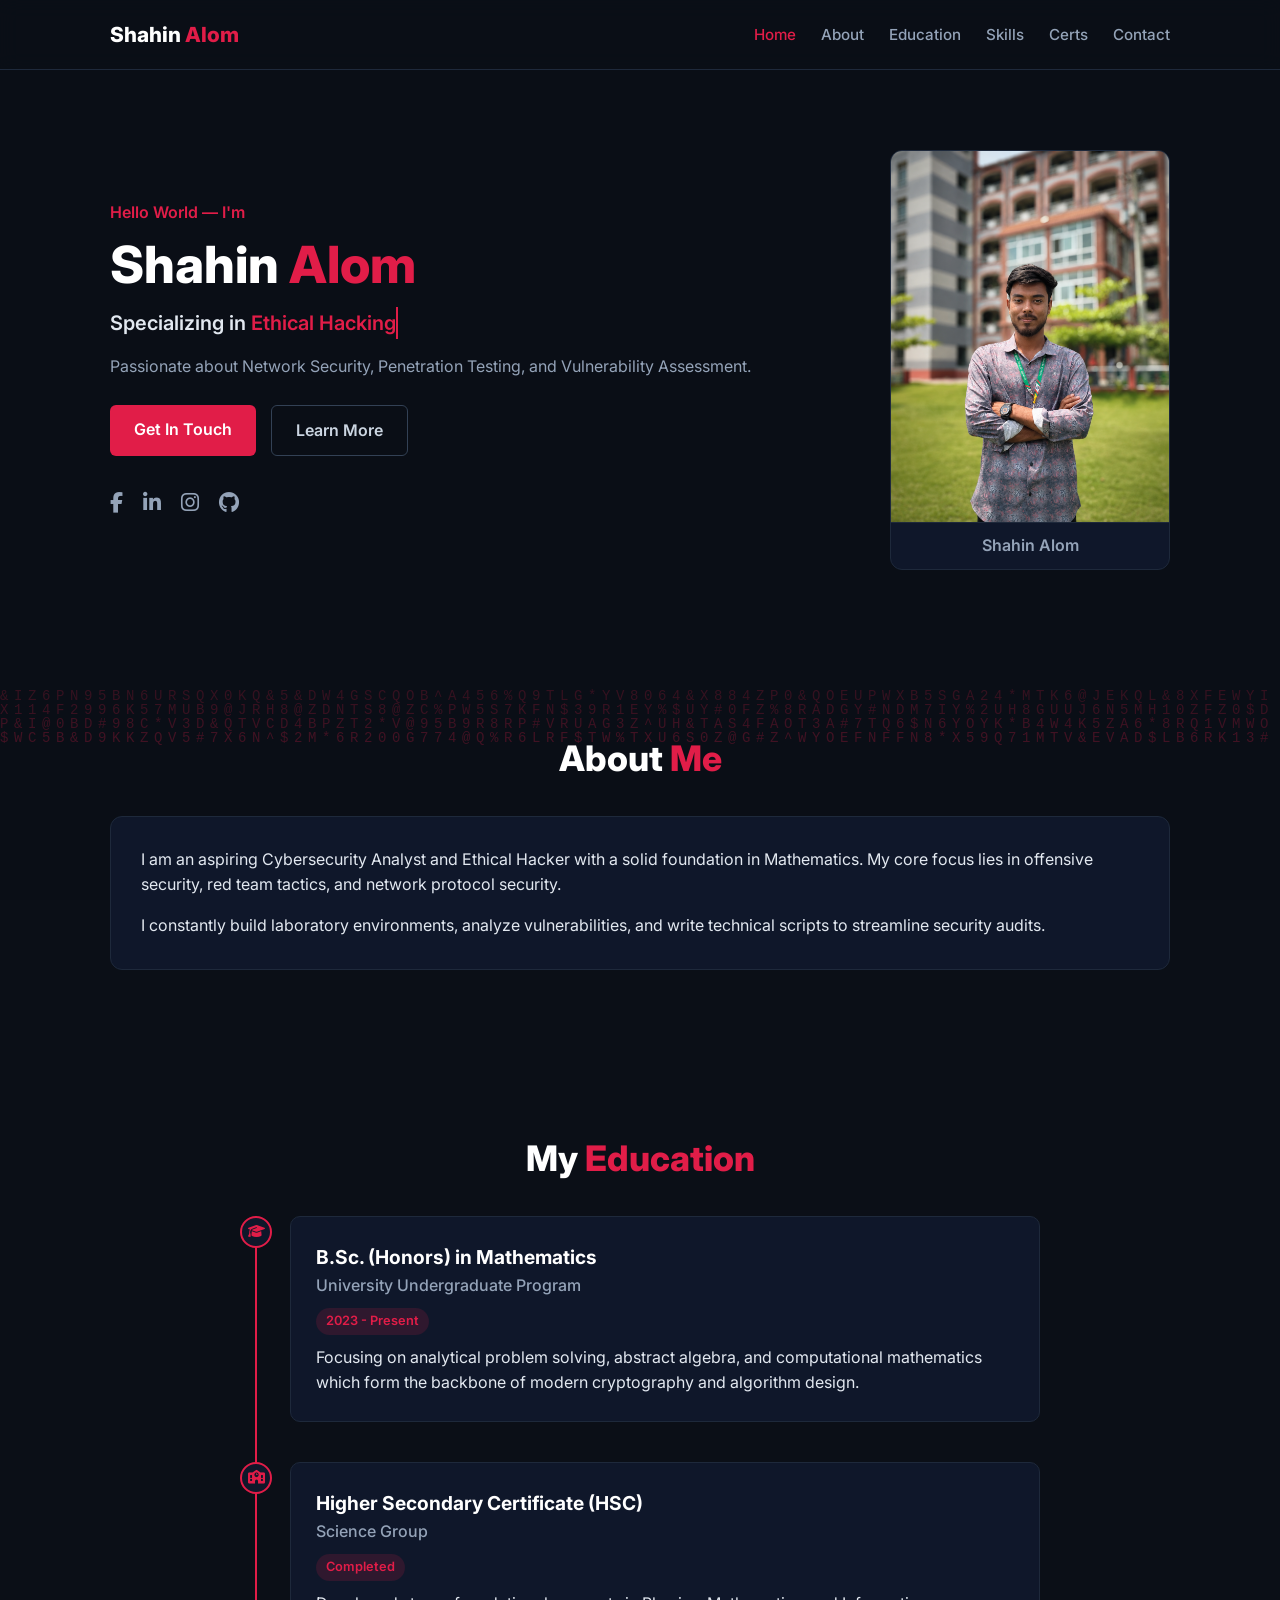
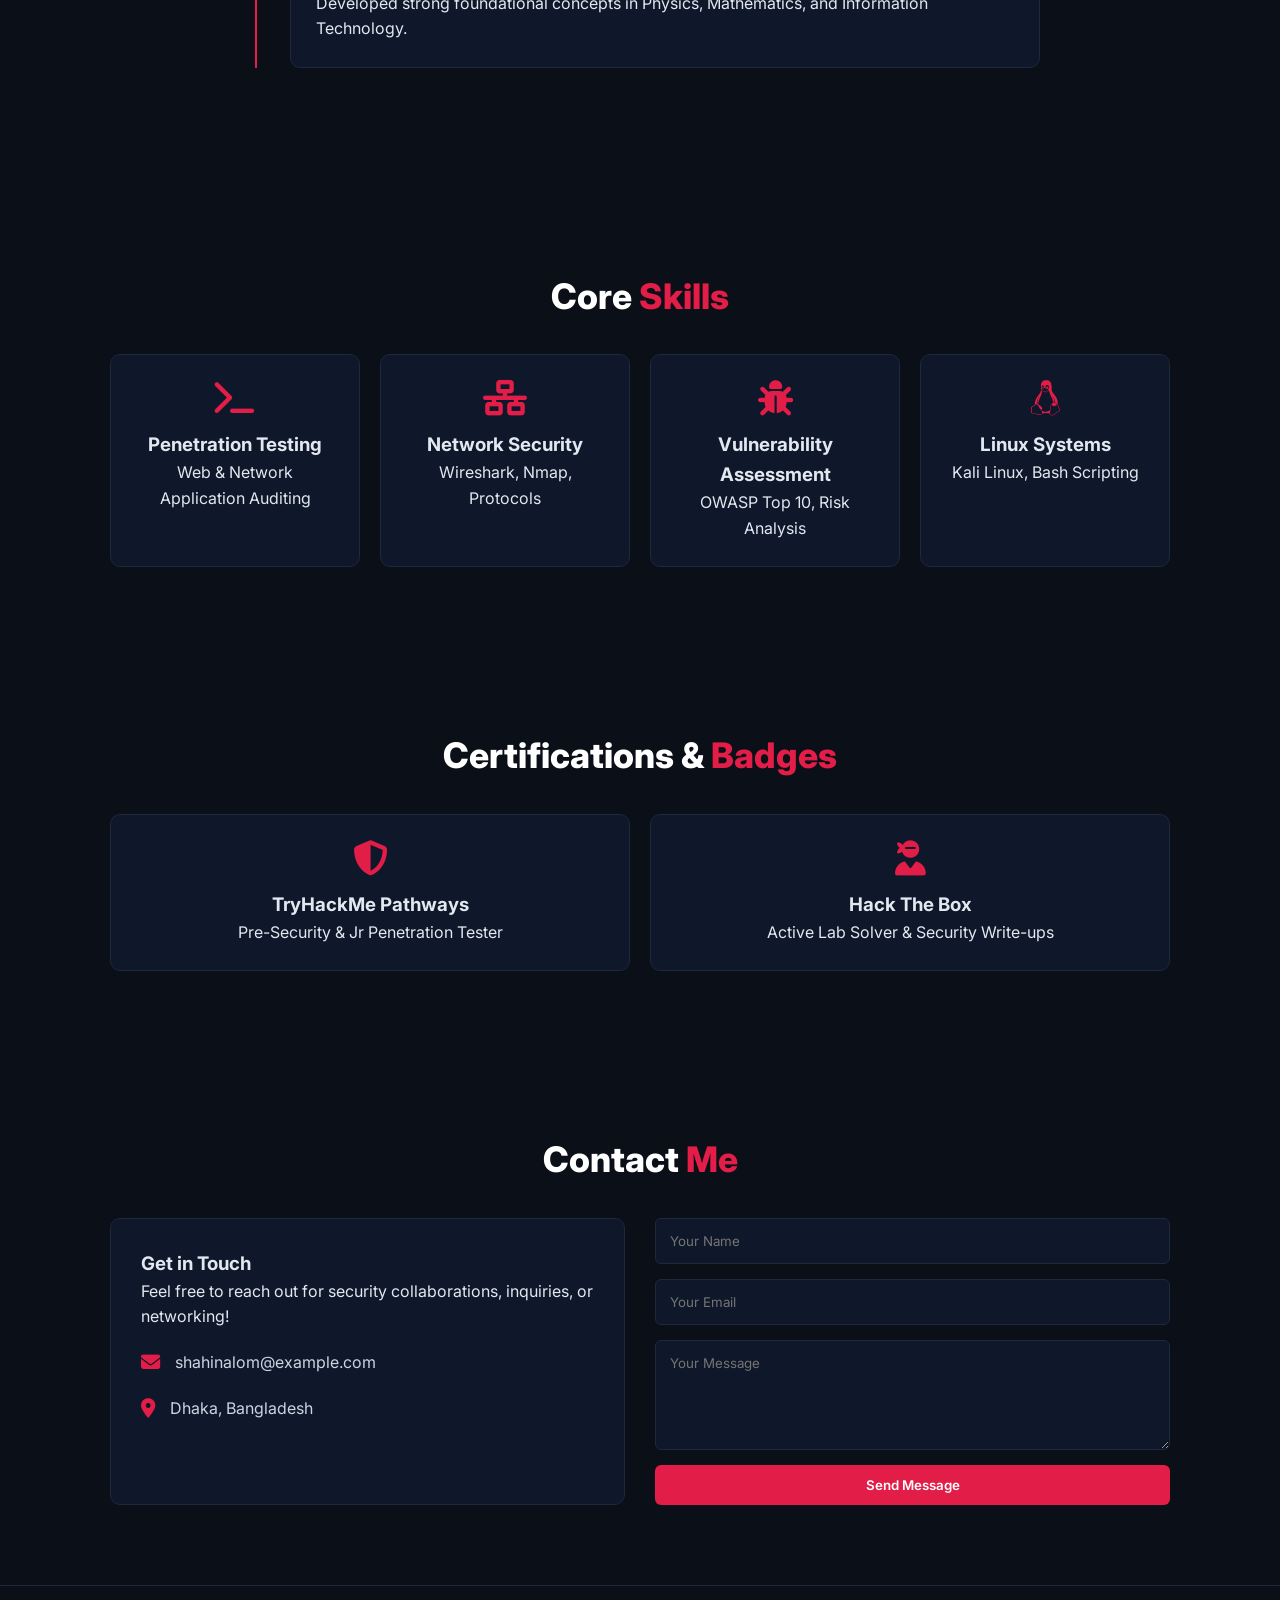
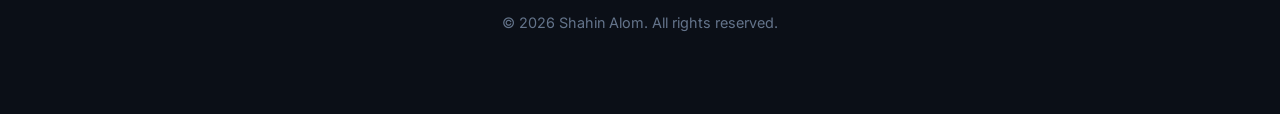
==== index.html @ 3597c70e "Revise index.html for structure and content updates Updated the index.html file to reflect changes i" ====
<!DOCTYPE html>
<html lang="en">
<head>
    <meta charset="UTF-8">
    <meta name="viewport" content="width=device-width, initial-scale=1.0">
    <title>Shahin Alom - Cybersecurity Specialist</title>
    
    <!-- Favicon -->
    <link rel="icon" type="image/png" href="images/favicon.png">
    
    <!-- CSS & FontAwesome Icons -->
    <link rel="stylesheet" href="style.css">
    <link rel="stylesheet" href="https://cdnjs.cloudflare.com/ajax/libs/font-awesome/6.5.1/css/all.min.css">
</head>
<body>
    <!-- Matrix Rain Canvas Background -->
    <canvas id="matrix-canvas"></canvas>

    <!-- Top Navigation Bar (Desktop & Mobile Header) -->
    <header>
        <nav class="navbar">
            <div class="logo">Shahin <span class="highlight-red">Alom</span></div>
            <ul class="nav-links desktop-nav">
                <li><a href="#home" class="active">Home</a></li>
                <li><a href="#about">About</a></li>
                <li><a href="#education">Education</a></li>
                <li><a href="#skills">Skills</a></li>
                <li><a href="#certs">Certs</a></li>
                <li><a href="#contact">Contact</a></li>
            </ul>
        </nav>
    </header>

    <!-- Mobile Bottom Navigation Bar (Icons Only) -->
    <nav class="mobile-bottom-nav">
        <a href="#home" class="nav-item active" aria-label="Home"><i class="fas fa-home"></i></a>
        <a href="#about" class="nav-item" aria-label="About"><i class="fas fa-user"></i></a>
        <a href="#education" class="nav-item" aria-label="Education"><i class="fas fa-graduation-cap"></i></a>
        <a href="#skills" class="nav-item" aria-label="Skills"><i class="fas fa-code"></i></a>
        <a href="#certs" class="nav-item" aria-label="Certifications"><i class="fas fa-award"></i></a>
        <a href="#contact" class="nav-item" aria-label="Contact"><i class="fas fa-envelope"></i></a>
    </nav>

    <!-- 1. HERO SECTION -->
    <section id="home" class="hero-container">
        <div class="hero-content">
            <div class="hero-text">
                <p class="subtitle">Hello World — I'm</p>
                <h1 class="name">Shahin <span class="highlight-red">Alom</span></h1>
                
                <p class="typing-container">
                    Specializing in <span id="typing-text"></span><span class="cursor">&nbsp;</span>
                </p>

                <p class="tagline">Passionate about Network Security, Penetration Testing, and Vulnerability Assessment.</p>
                
                <div class="cta-buttons">
                    <a href="#contact" class="btn btn-primary">Get In Touch</a>
                    <a href="#about" class="btn btn-secondary">Learn More</a>
                </div>

                <div class="social-links">
                    <a href="https://facebook.com" target="_blank" aria-label="Facebook"><i class="fab fa-facebook-f"></i></a>
                    <a href="https://linkedin.com" target="_blank" aria-label="LinkedIn"><i class="fab fa-linkedin-in"></i></a>
                    <a href="https://instagram.com" target="_blank" aria-label="Instagram"><i class="fab fa-instagram"></i></a>
                    <a href="https://github.com/ShahinAlom-sec" target="_blank" aria-label="GitHub"><i class="fab fa-github"></i></a>
                </div>
            </div>

            <div class="hero-image-card">
                <img src="images/profile.jpg" alt="Shahin Alom">
                <p class="image-caption">Shahin Alom</p>
            </div>
        </div>
    </section>

    <!-- 2. ABOUT SECTION -->
    <section id="about" class="section-container">
        <h2 class="section-title">About <span class="highlight-red">Me</span></h2>
        <div class="card-box">
            <p>I am an aspiring Cybersecurity Analyst and Ethical Hacker with a solid foundation in Mathematics. My core focus lies in offensive security, red team tactics, and network protocol security.</p>
            <p style="margin-top: 15px;">I constantly build laboratory environments, analyze vulnerabilities, and write technical scripts to streamline security audits.</p>
        </div>
    </section>

    <!-- 3. EDUCATION SECTION -->
    <section id="education" class="section-container">
        <h2 class="section-title">My <span class="highlight-red">Education</span></h2>
        <div class="timeline">
            <div class="timeline-item">
                <div class="timeline-icon">
                    <i class="fas fa-graduation-cap"></i>
                </div>
                <div class="timeline-content">
                    <h3 class="degree">B.Sc. (Honors) in Mathematics</h3>
                    <p class="institution">University Undergraduate Program</p>
                    <span class="timeline-date">2023 - Present</span>
                    <p class="timeline-detail">Focusing on analytical problem solving, abstract algebra, and computational mathematics which form the backbone of modern cryptography and algorithm design.</p>
                </div>
            </div>

            <div class="timeline-item">
                <div class="timeline-icon">
                    <i class="fas fa-school"></i>
                </div>
                <div class="timeline-content">
                    <h3 class="degree">Higher Secondary Certificate (HSC)</h3>
                    <p class="institution">Science Group</p>
                    <span class="timeline-date">Completed</span>
                    <p class="timeline-detail">Developed strong foundational concepts in Physics, Mathematics, and Information Technology.</p>
                </div>
            </div>
        </div>
    </section>

    <!-- 4. SKILLS SECTION -->
    <section id="skills" class="section-container">
        <h2 class="section-title">Core <span class="highlight-red">Skills</span></h2>
        <div class="skills-grid">
            <div class="skill-card">
                <i class="fas fa-terminal skill-icon"></i>
                <h3>Penetration Testing</h3>
                <p>Web & Network Application Auditing</p>
            </div>
            <div class="skill-card">
                <i class="fas fa-network-wired skill-icon"></i>
                <h3>Network Security</h3>
                <p>Wireshark, Nmap, Protocols</p>
            </div>
            <div class="skill-card">
                <i class="fas fa-bug skill-icon"></i>
                <h3>Vulnerability Assessment</h3>
                <p>OWASP Top 10, Risk Analysis</p>
            </div>
            <div class="skill-card">
                <i class="fab fa-linux skill-icon"></i>
                <h3>Linux Systems</h3>
                <p>Kali Linux, Bash Scripting</p>
            </div>
        </div>
    </section>

    <!-- 5. CERTIFICATIONS SECTION -->
    <section id="certs" class="section-container">
        <h2 class="section-title">Certifications & <span class="highlight-red">Badges</span></h2>
        <div class="certs-grid">
            <div class="cert-card">
                <i class="fas fa-shield-halved cert-icon"></i>
                <h3>TryHackMe Pathways</h3>
                <p>Pre-Security & Jr Penetration Tester</p>
            </div>
            <div class="cert-card">
                <i class="fas fa-user-ninja cert-icon"></i>
                <h3>Hack The Box</h3>
                <p>Active Lab Solver & Security Write-ups</p>
            </div>
        </div>
    </section>

    <!-- 6. CONTACT SECTION -->
    <section id="contact" class="section-container">
        <h2 class="section-title">Contact <span class="highlight-red">Me</span></h2>
        <div class="contact-wrapper">
            <div class="contact-info">
                <h3>Get in Touch</h3>
                <p>Feel free to reach out for security collaborations, inquiries, or networking!</p>
                <div class="info-item">
                    <i class="fas fa-envelope"></i>
                    <span>shahinalom@example.com</span>
                </div>
                <div class="info-item">
                    <i class="fas fa-location-dot"></i>
                    <span>Dhaka, Bangladesh</span>
                </div>
            </div>

            <form class="contact-form" onsubmit="event.preventDefault(); alert('Message Sent!');">
                <input type="text" placeholder="Your Name" required>
                <input type="email" placeholder="Your Email" required>
                <textarea rows="5" placeholder="Your Message" required></textarea>
                <button type="submit" class="btn btn-primary">Send Message</button>
            </form>
        </div>
    </section>

    <footer>
        <p>&copy; 2026 Shahin Alom. All rights reserved.</p>
    </footer>

    <!-- Matrix Rain & Typing Scripts -->
    <script>
        const canvas = document.getElementById('matrix-canvas');
        const ctx = canvas.getContext('2d');

        function resizeCanvas() {
            canvas.width = window.innerWidth;
            canvas.height = window.innerHeight;
        }
        resizeCanvas();
        window.addEventListener('resize', resizeCanvas);

        const letters = 'ABCDEFGHIJKLMNOPQRSTUVWXYZ0123456789@#$%^&*';
        const fontSize = 14;
        const columns = Math.floor(canvas.width / fontSize);
        const drops = Array(columns).fill(1);

        function drawMatrix() {
            ctx.fillStyle = 'rgba(11, 15, 23, 0.08)';
            ctx.fillRect(0, 0, canvas.width, canvas.height);
            ctx.fillStyle = '#e11d48';
            ctx.font = fontSize + 'px monospace';

            for (let i = 0; i < drops.length; i++) {
                const text = letters.charAt(Math.floor(Math.random() * letters.length));
                ctx.fillText(text, i * fontSize, drops[i] * fontSize);

                if (drops[i] * fontSize > canvas.height && Math.random() > 0.975) {
                    drops[i] = 0;
                }
                drops[i]++;
            }
        }
        setInterval(drawMatrix, 33);

        // Typing Effect
        const words = ["Ethical Hacking", "Red Team Operations", "Web Security", "Threat Analysis"];
        let wordIndex = 0, charIndex = 0, isDeleting = false;
        const typingElement = document.getElementById("typing-text");

        function type() {
            const currentWord = words[wordIndex];
            typingElement.textContent = isDeleting 
                ? currentWord.substring(0, charIndex - 1) 
                : currentWord.substring(0, charIndex + 1);

            charIndex += isDeleting ? -1 : 1;
            let typeSpeed = isDeleting ? 50 : 100;

            if (!isDeleting && charIndex === currentWord.length) {
                typeSpeed = 2000;
                isDeleting = true;
            } else if (isDeleting && charIndex === 0) {
                isDeleting = false;
                wordIndex = (wordIndex + 1) % words.length;
                typeSpeed = 500;
            }

            setTimeout(type, typeSpeed);
        }
        document.addEventListener("DOMContentLoaded", type);
    </script>
</body>
</html>
---- style.css ----
@import url('https://fonts.googleapis.com/css2?family=Inter:wght@300;400;500;600;700;800&display=swap');

* {
    margin: 0;
    padding: 0;
    box-sizing: border-box;
    font-family: 'Inter', sans-serif;
    scroll-behavior: smooth;
}

body {
    background-color: #0b0f17;
    color: #e2e8f0;
    line-height: 1.6;
}

.highlight-red { color: #e11d48; }

#matrix-canvas {
    position: fixed;
    top: 0;
    left: 0;
    width: 100vw;
    height: 100vh;
    z-index: -1;
    pointer-events: none;
    opacity: 0.25;
}

/* Header & Top Navbar */
header {
    background: rgba(11, 15, 23, 0.9);
    backdrop-filter: blur(10px);
    border-bottom: 1px solid #1e293b;
    position: sticky;
    top: 0;
    z-index: 1000;
}

.navbar {
    max-width: 1100px;
    margin: 0 auto;
    padding: 18px 20px;
    display: flex;
    justify-content: space-between;
    align-items: center;
}

.logo { font-size: 1.3rem; font-weight: 800; color: #fff; }

.nav-links { display: flex; list-style: none; gap: 25px; }

.nav-links a {
    color: #94a3b8;
    text-decoration: none;
    font-weight: 500;
    font-size: 0.95rem;
    transition: color 0.3s;
}

.nav-links a:hover, .nav-links a.active { color: #e11d48; }

/* Mobile Bottom Navigation Bar */
.mobile-bottom-nav {
    display: none;
    position: fixed;
    bottom: 0;
    left: 0;
    width: 100%;
    background: rgba(15, 23, 42, 0.95);
    backdrop-filter: blur(12px);
    border-top: 1px solid #1e293b;
    z-index: 1000;
    justify-content: space-around;
    padding: 12px 0;
}

.mobile-bottom-nav .nav-item {
    color: #94a3b8;
    font-size: 1.3rem;
    text-decoration: none;
    transition: color 0.3s;
}

.mobile-bottom-nav .nav-item:hover,
.mobile-bottom-nav .nav-item.active {
    color: #e11d48;
}

/* Common Layout Sections */
.hero-container, .section-container {
    max-width: 1100px;
    margin: 0 auto;
    padding: 80px 20px;
}

.section-title {
    font-size: 2.2rem;
    font-weight: 800;
    margin-bottom: 30px;
    color: #fff;
    text-align: center;
}

.card-box {
    background: #0f172a;
    border: 1px solid #1e293b;
    padding: 30px;
    border-radius: 12px;
}

/* Hero Section Styling */
.hero-content {
    display: flex;
    align-items: center;
    justify-content: space-between;
    gap: 40px;
}

.name { font-size: 3.2rem; font-weight: 800; color: #fff; line-height: 1.1; margin-bottom: 15px; }
.subtitle { color: #e11d48; font-weight: 600; margin-bottom: 10px; }
.typing-container { font-size: 1.25rem; font-weight: 600; margin-bottom: 15px; }
#typing-text { color: #e11d48; }
.cursor { background-color: #e11d48; width: 2px; display: inline-block; animation: blink 1s infinite; }
@keyframes blink { 0%, 100% { opacity: 1; } 50% { opacity: 0; } }

.tagline { color: #94a3b8; margin-bottom: 25px; }
.cta-buttons { display: flex; gap: 15px; margin-bottom: 30px; }
.btn { padding: 12px 24px; border-radius: 6px; text-decoration: none; font-weight: 600; transition: all 0.3s; cursor: pointer; }
.btn-primary { background: #e11d48; color: #fff; border: none; }
.btn-primary:hover { background: #be123c; }
.btn-secondary { border: 1px solid #334155; color: #cbd5e1; }
.btn-secondary:hover { background: #1e293b; color: #fff; }

.social-links { display: flex; gap: 20px; }
.social-links a { color: #94a3b8; font-size: 1.3rem; transition: all 0.3s; }
.social-links a:hover { color: #e11d48; transform: translateY(-3px); }

.hero-image-card {
    flex: 0 0 280px;
    border-radius: 12px;
    overflow: hidden;
    border: 1px solid #1e293b;
    background: #0f172a;
    text-align: center;
}
.hero-image-card img { width: 100%; display: block; }
.image-caption { padding: 10px 0; font-weight: 600; color: #94a3b8; border-top: 1px solid #1e293b; }

/* Timeline (Education Section) */
.timeline {
    position: relative;
    max-width: 800px;
    margin: 0 auto;
    padding-left: 30px;
}

.timeline::before {
    content: '';
    position: absolute;
    left: 15px;
    top: 0;
    bottom: 0;
    width: 2px;
    background: #e11d48;
}

.timeline-item {
    position: relative;
    margin-bottom: 40px;
}

.timeline-icon {
    position: absolute;
    left: -30px;
    top: 0;
    width: 32px;
    height: 32px;
    border-radius: 50%;
    background: #0f172a;
    border: 2px solid #e11d48;
    color: #e11d48;
    display: flex;
    align-items: center;
    justify-content: center;
    font-size: 0.85rem;
}

.timeline-content {
    background: #0f172a;
    border: 1px solid #1e293b;
    padding: 25px;
    border-radius: 10px;
    margin-left: 20px;
}

.degree { color: #ffffff; font-size: 1.2rem; font-weight: 700; }
.institution { color: #94a3b8; font-weight: 500; }
.timeline-date {
    display: inline-block;
    background: rgba(225, 29, 72, 0.15);
    color: #e11d48;
    padding: 3px 10px;
    border-radius: 15px;
    font-size: 0.8rem;
    font-weight: 600;
    margin: 10px 0;
}

/* Skills & Certs Grid */
.skills-grid, .certs-grid {
    display: grid;
    grid-template-columns: repeat(auto-fit, minmax(220px, 1fr));
    gap: 20px;
}

.skill-card, .cert-card {
    background: #0f172a;
    border: 1px solid #1e293b;
    padding: 25px;
    border-radius: 10px;
    text-align: center;
    transition: transform 0.3s;
}

.skill-card:hover, .cert-card:hover {
    transform: translateY(-50px);
    border-color: #e11d48;
}

.skill-icon, .cert-icon {
    font-size: 2.2rem;
    color: #e11d48;
    margin-bottom: 15px;
}

/* Contact Section Styling */
.contact-wrapper {
    display: grid;
    grid-template-columns: 1fr 1fr;
    gap: 30px;
}

.contact-info {
    background: #0f172a;
    border: 1px solid #1e293b;
    padding: 30px;
    border-radius: 10px;
}

.info-item { display: flex; align-items: center; gap: 15px; margin-top: 20px; color: #cbd5e1; }
.info-item i { color: #e11d48; font-size: 1.2rem; }

.contact-form { display: flex; flex-direction: column; gap: 15px; }
.contact-form input, .contact-form textarea {
    background: #0f172a;
    border: 1px solid #1e293b;
    padding: 14px;
    border-radius: 6px;
    color: #fff;
    outline: none;
}
.contact-form input:focus, .contact-form textarea:focus { border-color: #e11d48; }

footer {
    border-top: 1px solid #1e293b;
    padding: 25px 20px 80px 20px; /* Extra bottom padding for mobile navbar */
    text-align: center;
    color: #64748b;
    font-size: 0.9rem;
}

/* Mobile Responsiveness */
@media (max-width: 768px) {
    .desktop-nav { display: none; }
    .mobile-bottom-nav { display: flex; }

    .hero-content {
        flex-direction: column-reverse;
        text-align: center;
    }

    .hero-image-card {
        max-width: 200px;
    }

    .cta-buttons, .social-links {
        justify-content: center;
    }

    .name { font-size: 2.2rem; }

    .contact-wrapper {
        grid-template-columns: 1fr;
    }

    .section-container, .hero-container {
        padding: 50px 15px;
    }
}
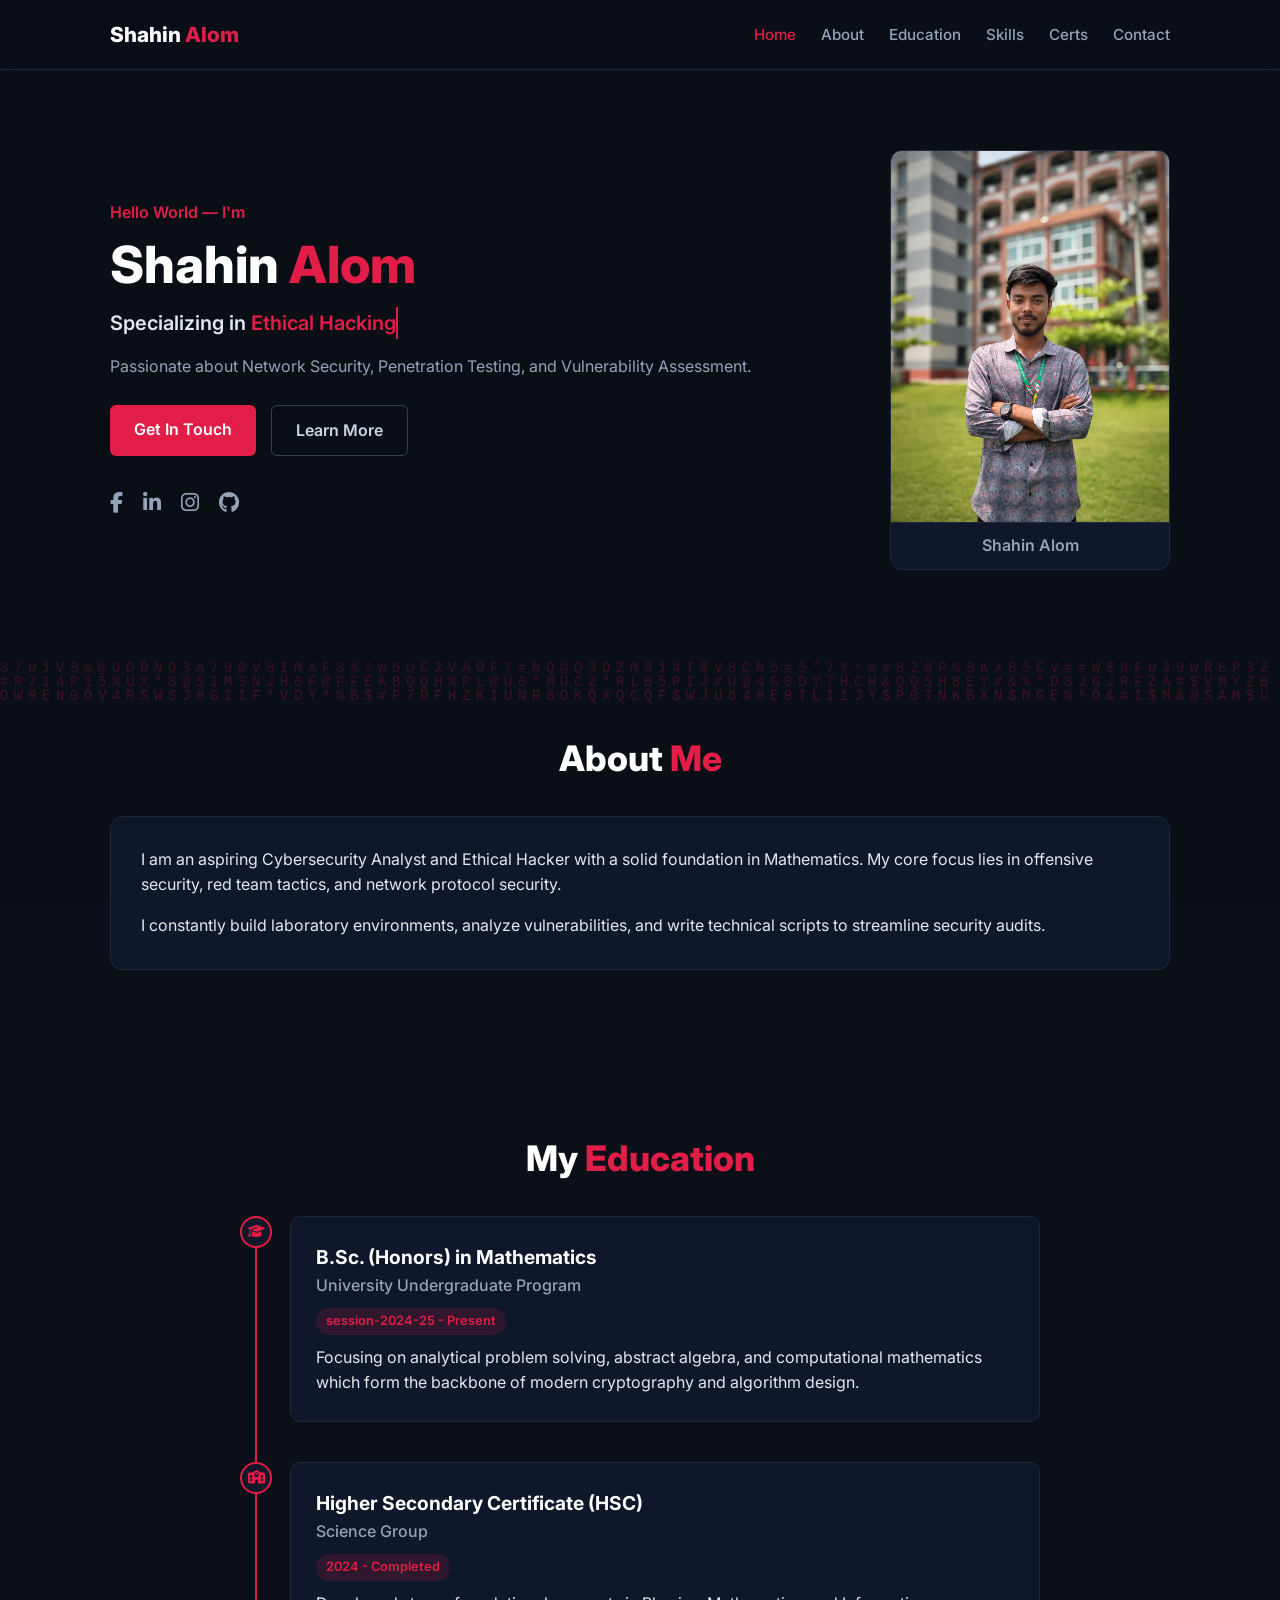
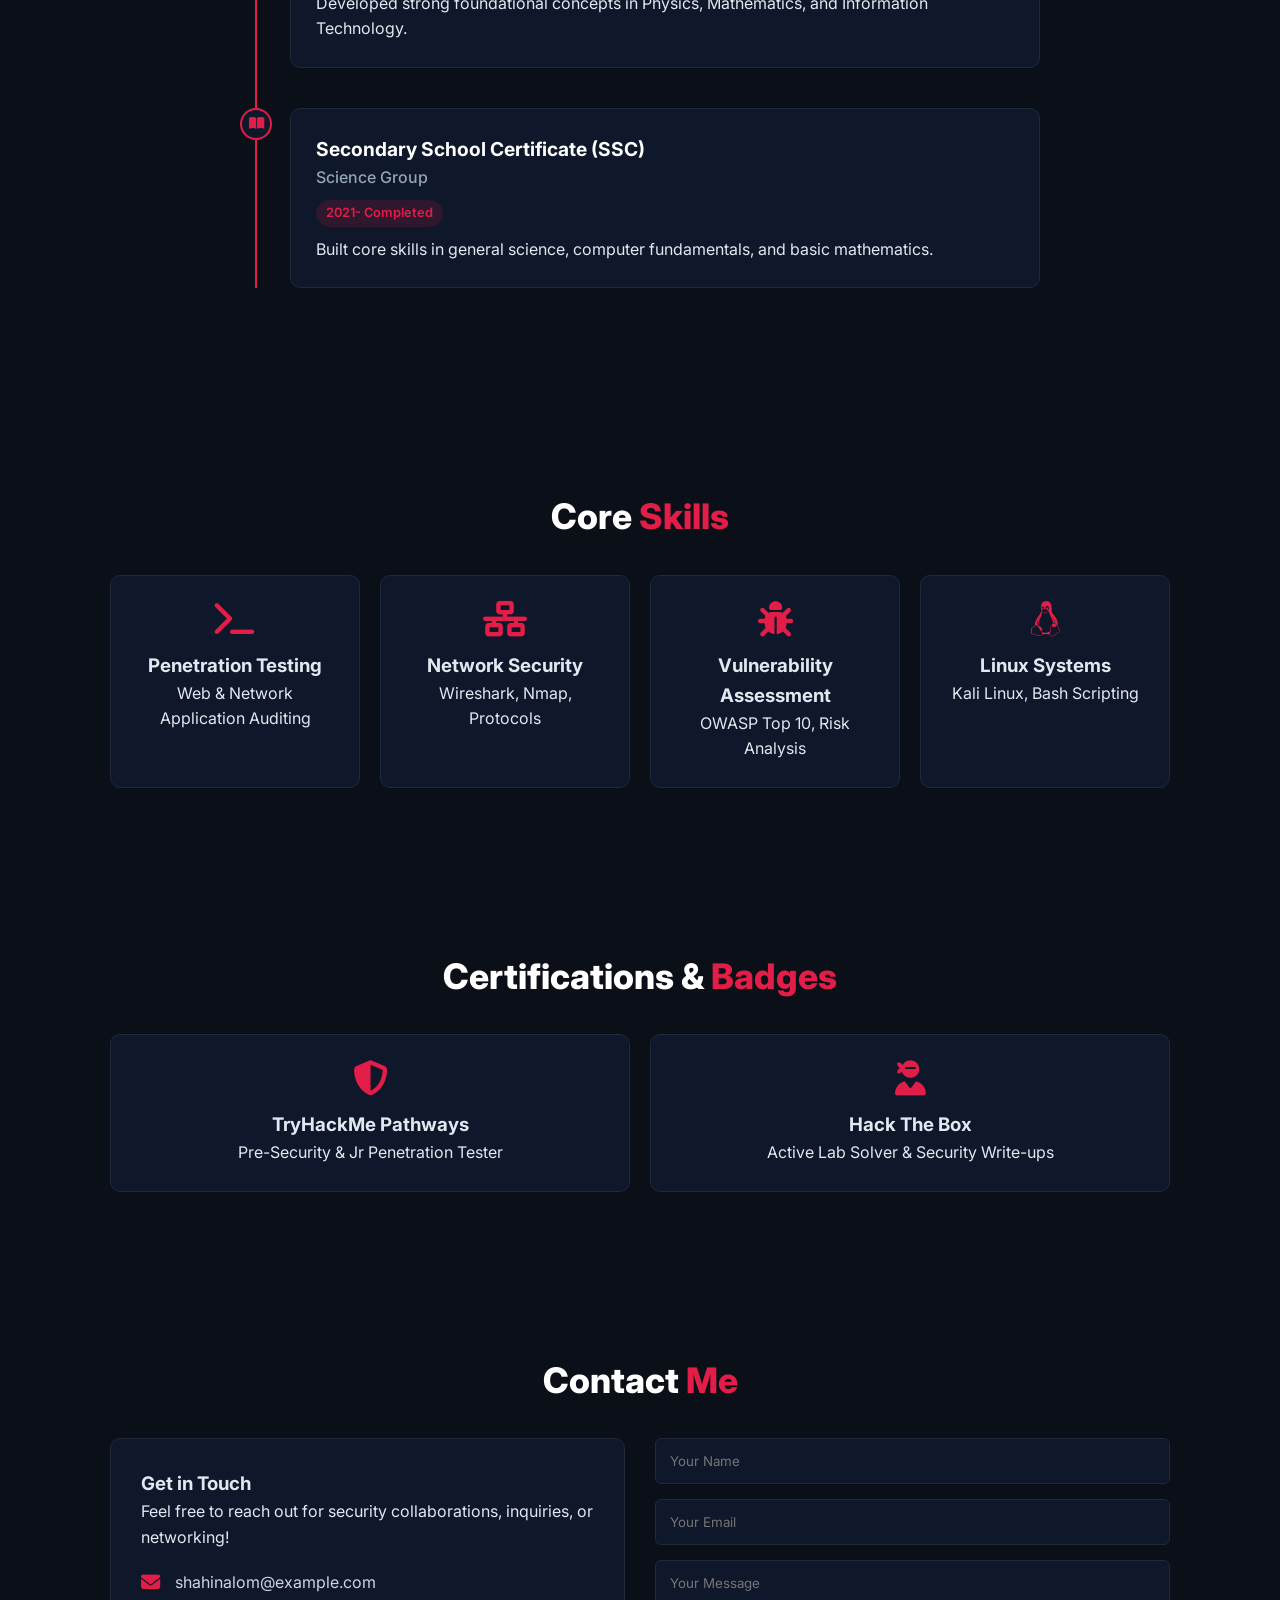
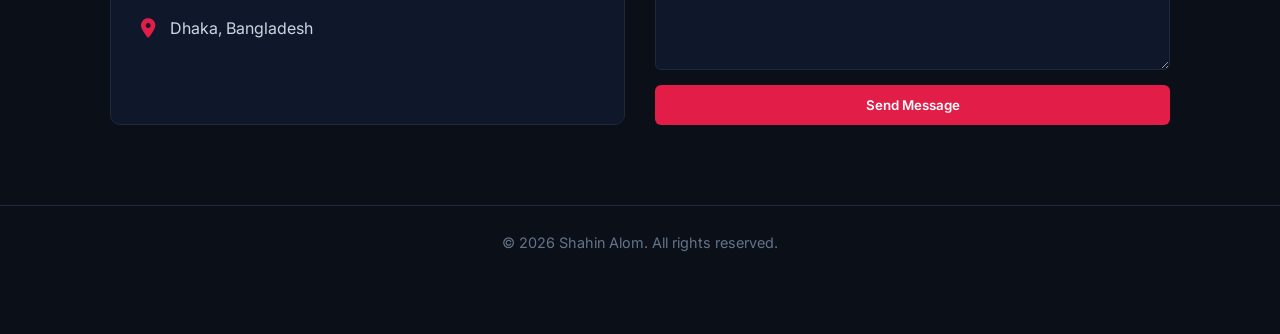
==== commit cbde30c1: "Revise index.html for portfolio update Updated the HTML structure and content for the personal portf" ====
--- a/index.html
+++ b/index.html
@@ -60,9 +60,9 @@
                 </div>
 
                 <div class="social-links">
-                    <a href="https://facebook.com" target="_blank" aria-label="Facebook"><i class="fab fa-facebook-f"></i></a>
+                    <a href="https://www.facebook.com/mdshahinalom.shahin.3532" target="_blank" aria-label="Facebook"><i class="fab fa-facebook-f"></i></a>
                     <a href="https://linkedin.com" target="_blank" aria-label="LinkedIn"><i class="fab fa-linkedin-in"></i></a>
-                    <a href="https://instagram.com" target="_blank" aria-label="Instagram"><i class="fab fa-instagram"></i></a>
+                    <a href="https://www.instagram.com/mdshahin12348/" target="_blank" aria-label="Instagram"><i class="fab fa-instagram"></i></a>
                     <a href="https://github.com/ShahinAlom-sec" target="_blank" aria-label="GitHub"><i class="fab fa-github"></i></a>
                 </div>
             </div>
@@ -94,7 +94,7 @@
                 <div class="timeline-content">
                     <h3 class="degree">B.Sc. (Honors) in Mathematics</h3>
                     <p class="institution">University Undergraduate Program</p>
-                    <span class="timeline-date">2023 - Present</span>
+                    <span class="timeline-date">session-2024-25 - Present</span>
                     <p class="timeline-detail">Focusing on analytical problem solving, abstract algebra, and computational mathematics which form the backbone of modern cryptography and algorithm design.</p>
                 </div>
             </div>
@@ -106,8 +106,19 @@
                 <div class="timeline-content">
                     <h3 class="degree">Higher Secondary Certificate (HSC)</h3>
                     <p class="institution">Science Group</p>
-                    <span class="timeline-date">Completed</span>
+                    <span class="timeline-date">2024 - Completed</span>
                     <p class="timeline-detail">Developed strong foundational concepts in Physics, Mathematics, and Information Technology.</p>
+                </div>
+            </div>
+            <div class="timeline-item">
+                <div class="timeline-icon">
+                    <i class="fas fa-book-open"></i>
+                </div>
+                <div class="timeline-content">
+                    <h3 class="degree">Secondary School Certificate (SSC)</h3>
+                    <p class="institution">Science Group</p>
+                    <span class="timeline-date">2021- Completed</span>
+                    <p class="timeline-detail">Built core skills in general science, computer fundamentals, and basic mathematics.</p>
                 </div>
             </div>
         </div>
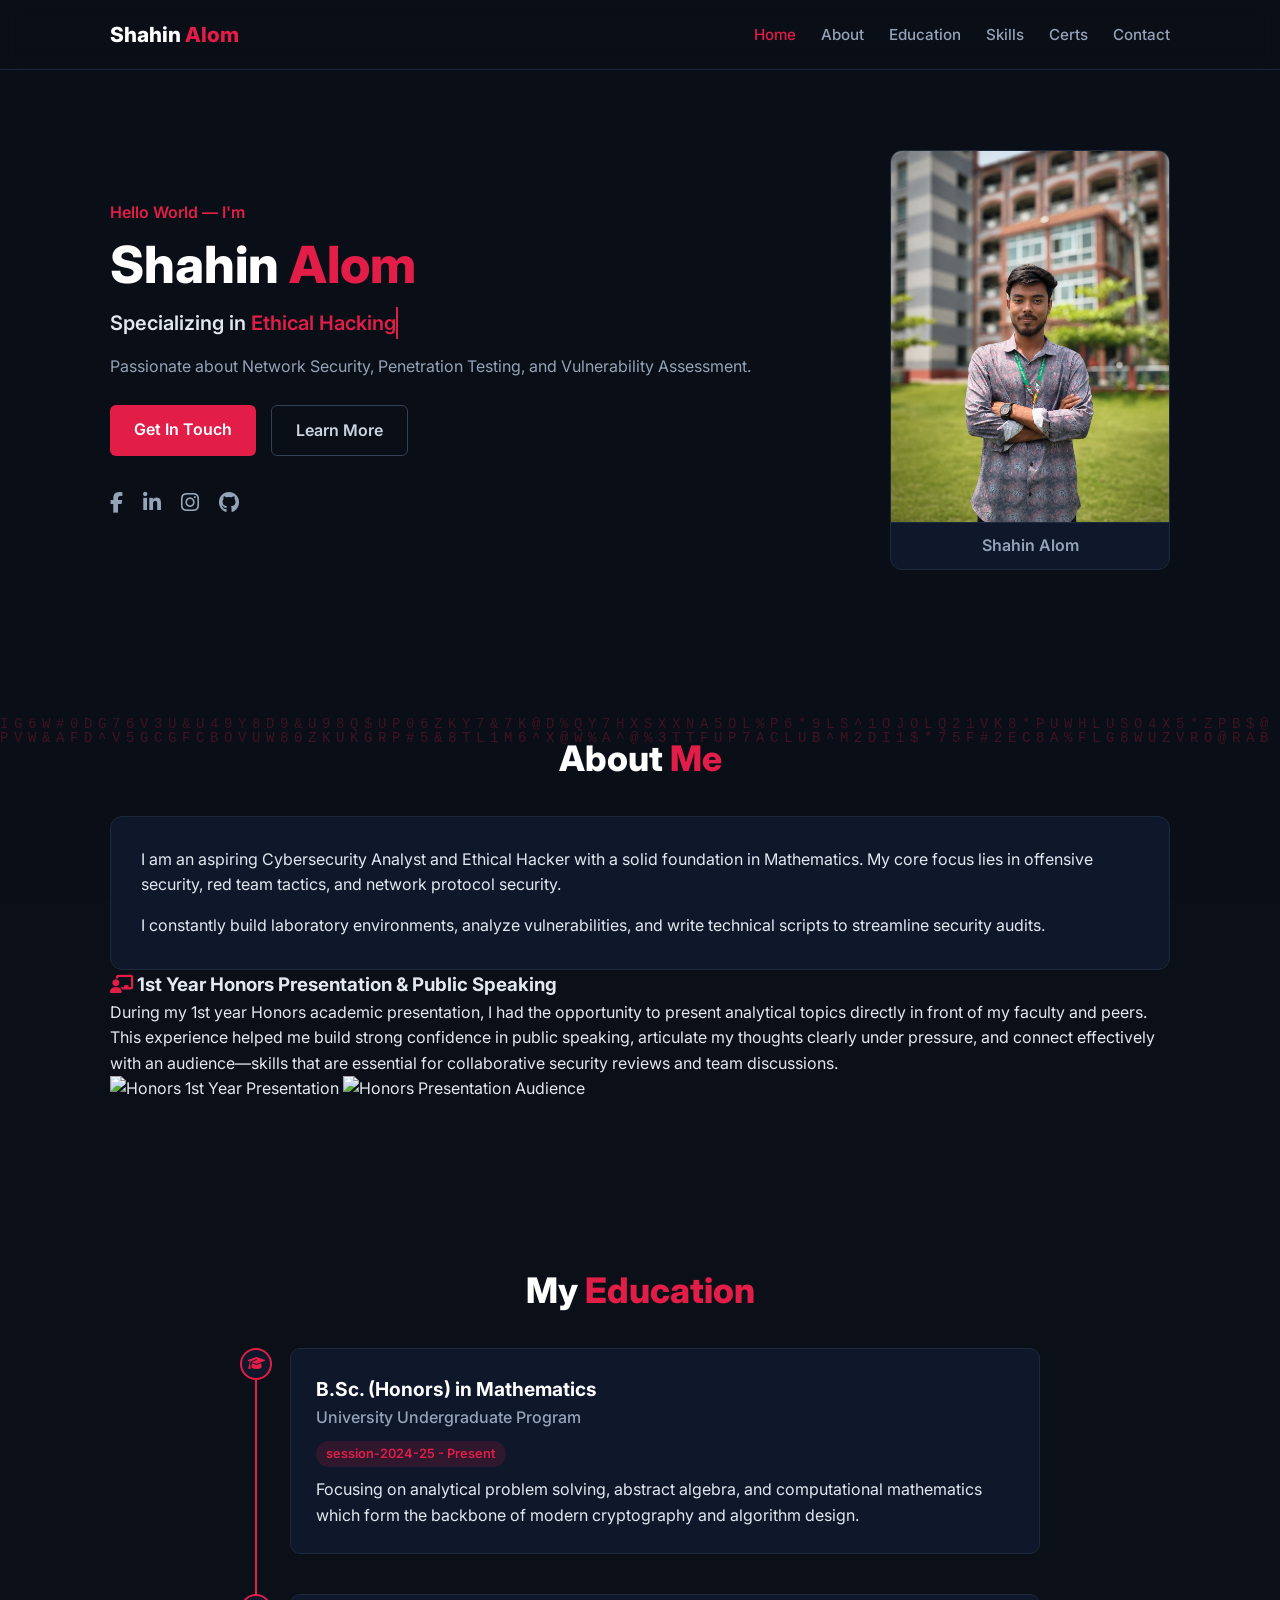
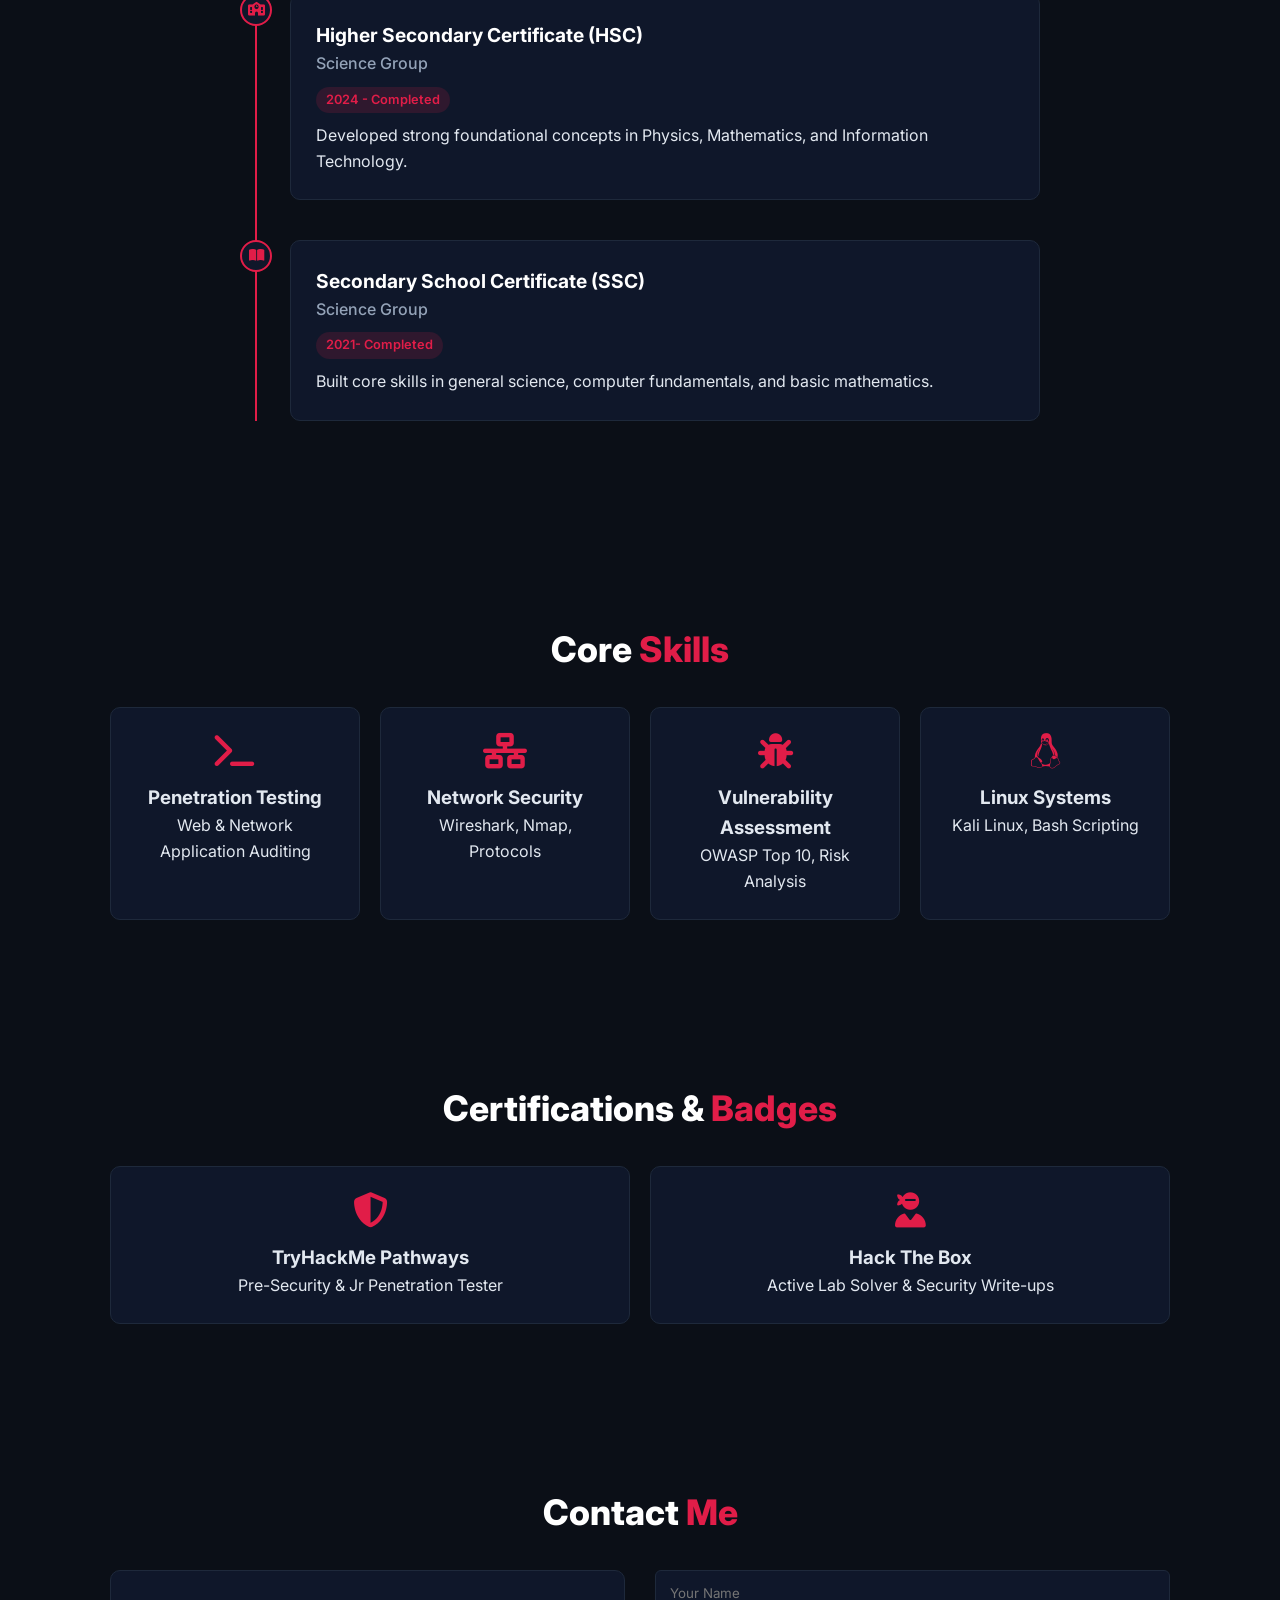
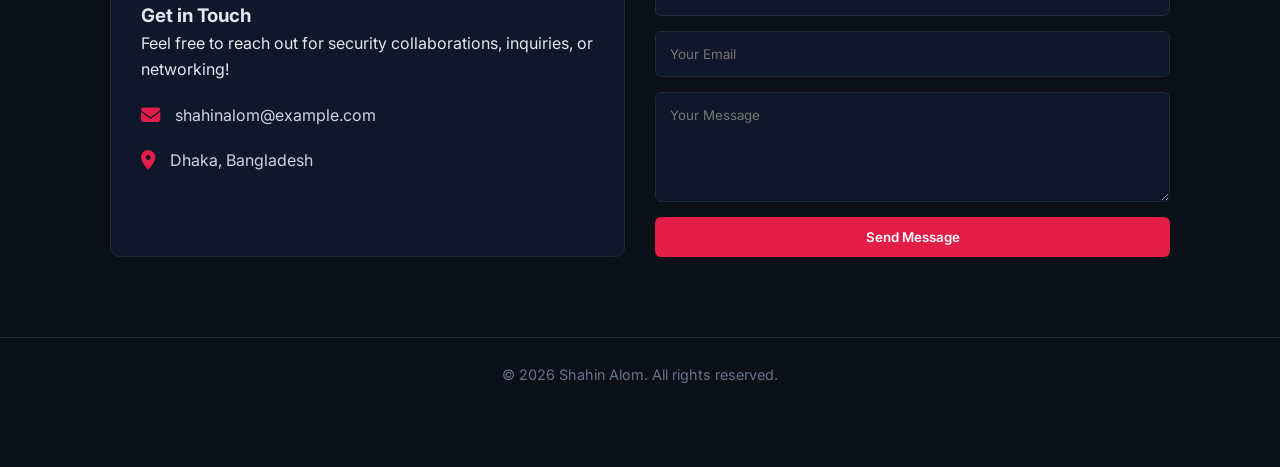
==== commit dac724ad: "Update index.html" ====
--- a/index.html
+++ b/index.html
@@ -81,6 +81,17 @@
             <p>I am an aspiring Cybersecurity Analyst and Ethical Hacker with a solid foundation in Mathematics. My core focus lies in offensive security, red team tactics, and network protocol security.</p>
             <p style="margin-top: 15px;">I constantly build laboratory environments, analyze vulnerabilities, and write technical scripts to streamline security audits.</p>
         </div>
+        <!-- Academic Presentation Highlight -->
+        <div class="presentation-box">
+            <h3 class="sub-heading"><i class="fas fa-chalkboard-user highlight-red"></i> 1st Year Honors Presentation & Public Speaking</h3>
+            <p class="presentation-text">
+                During my 1st year Honors academic presentation, I had the opportunity to present analytical topics directly in front of my faculty and peers. This experience helped me build strong confidence in public speaking, articulate my thoughts clearly under pressure, and connect effectively with an audience—skills that are essential for collaborative security reviews and team discussions.
+            </p>
+            <div class="gallery-grid">
+                <img src="images/presentation1.jpg" alt="Honors 1st Year Presentation">
+                <img src="images/presentation2.jpg" alt="Honors Presentation Audience">
+            </div>
+        </div>
     </section>
 
     <!-- 3. EDUCATION SECTION -->
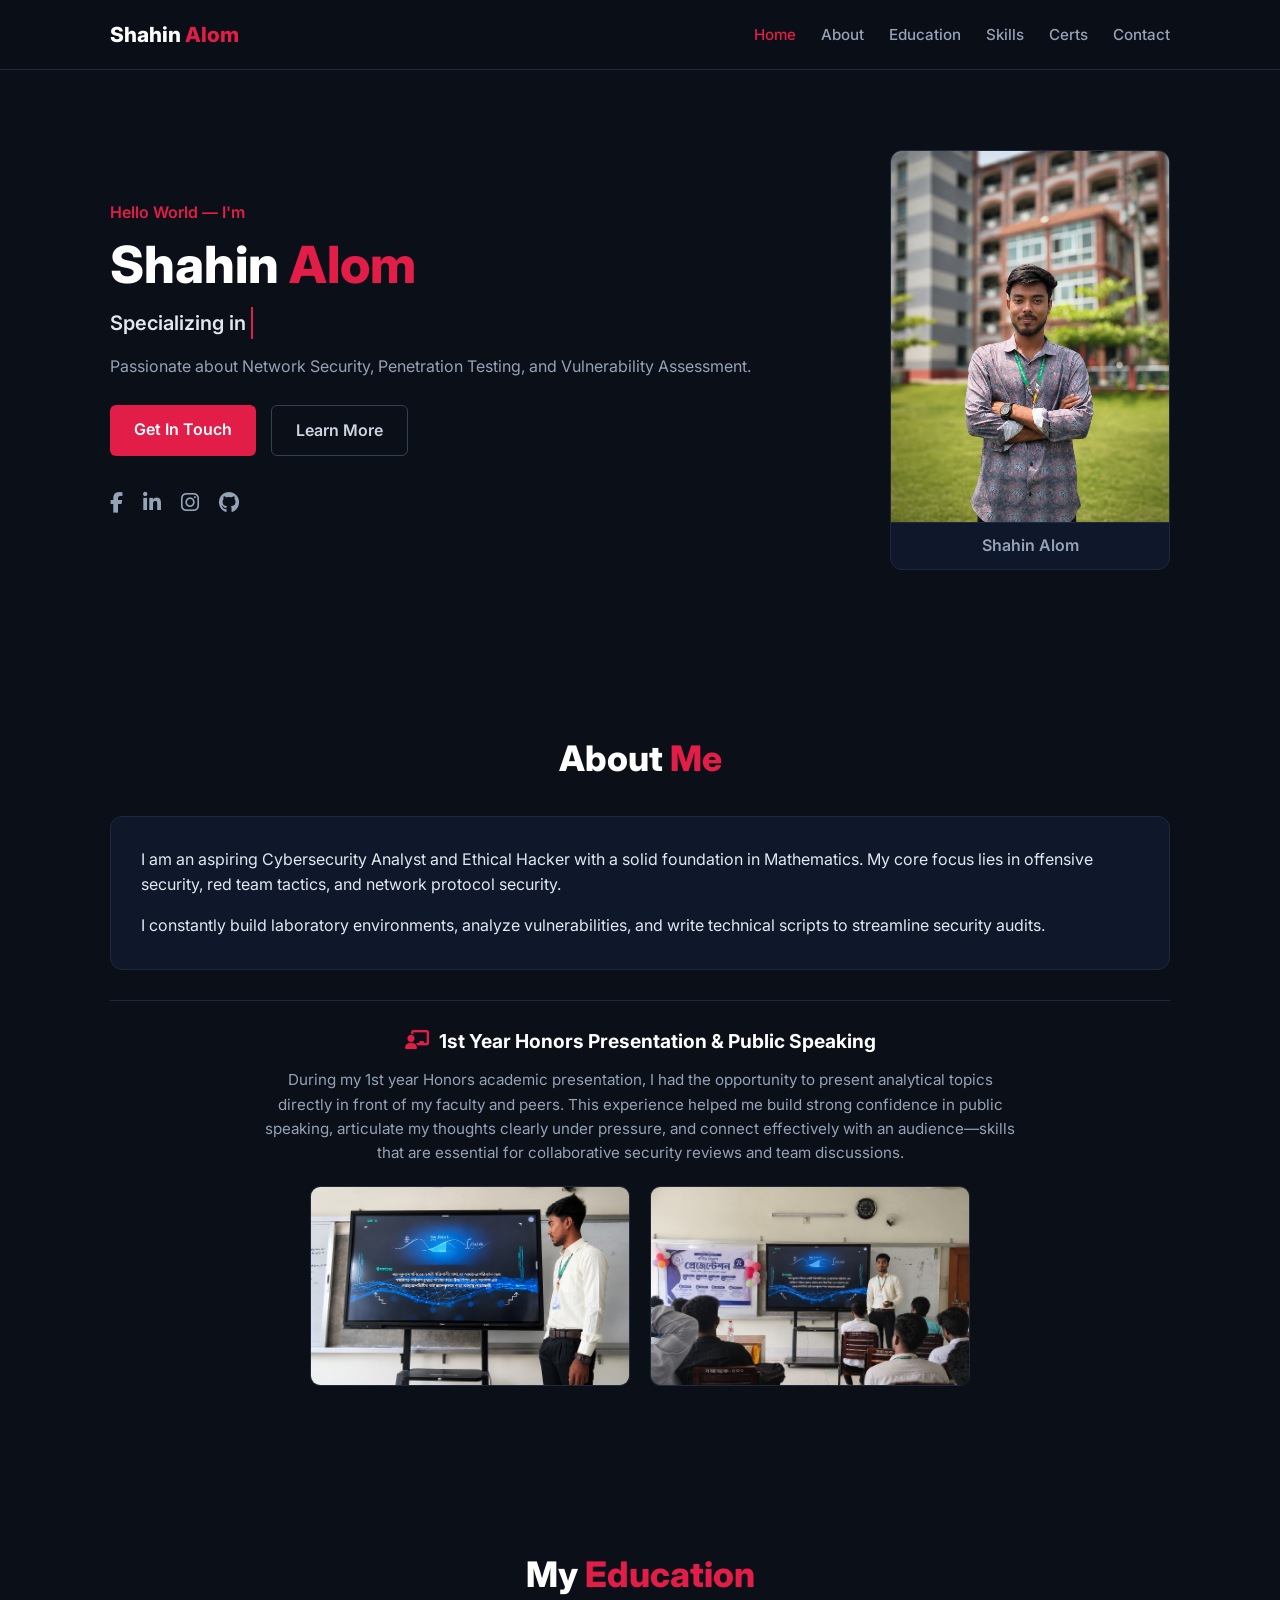
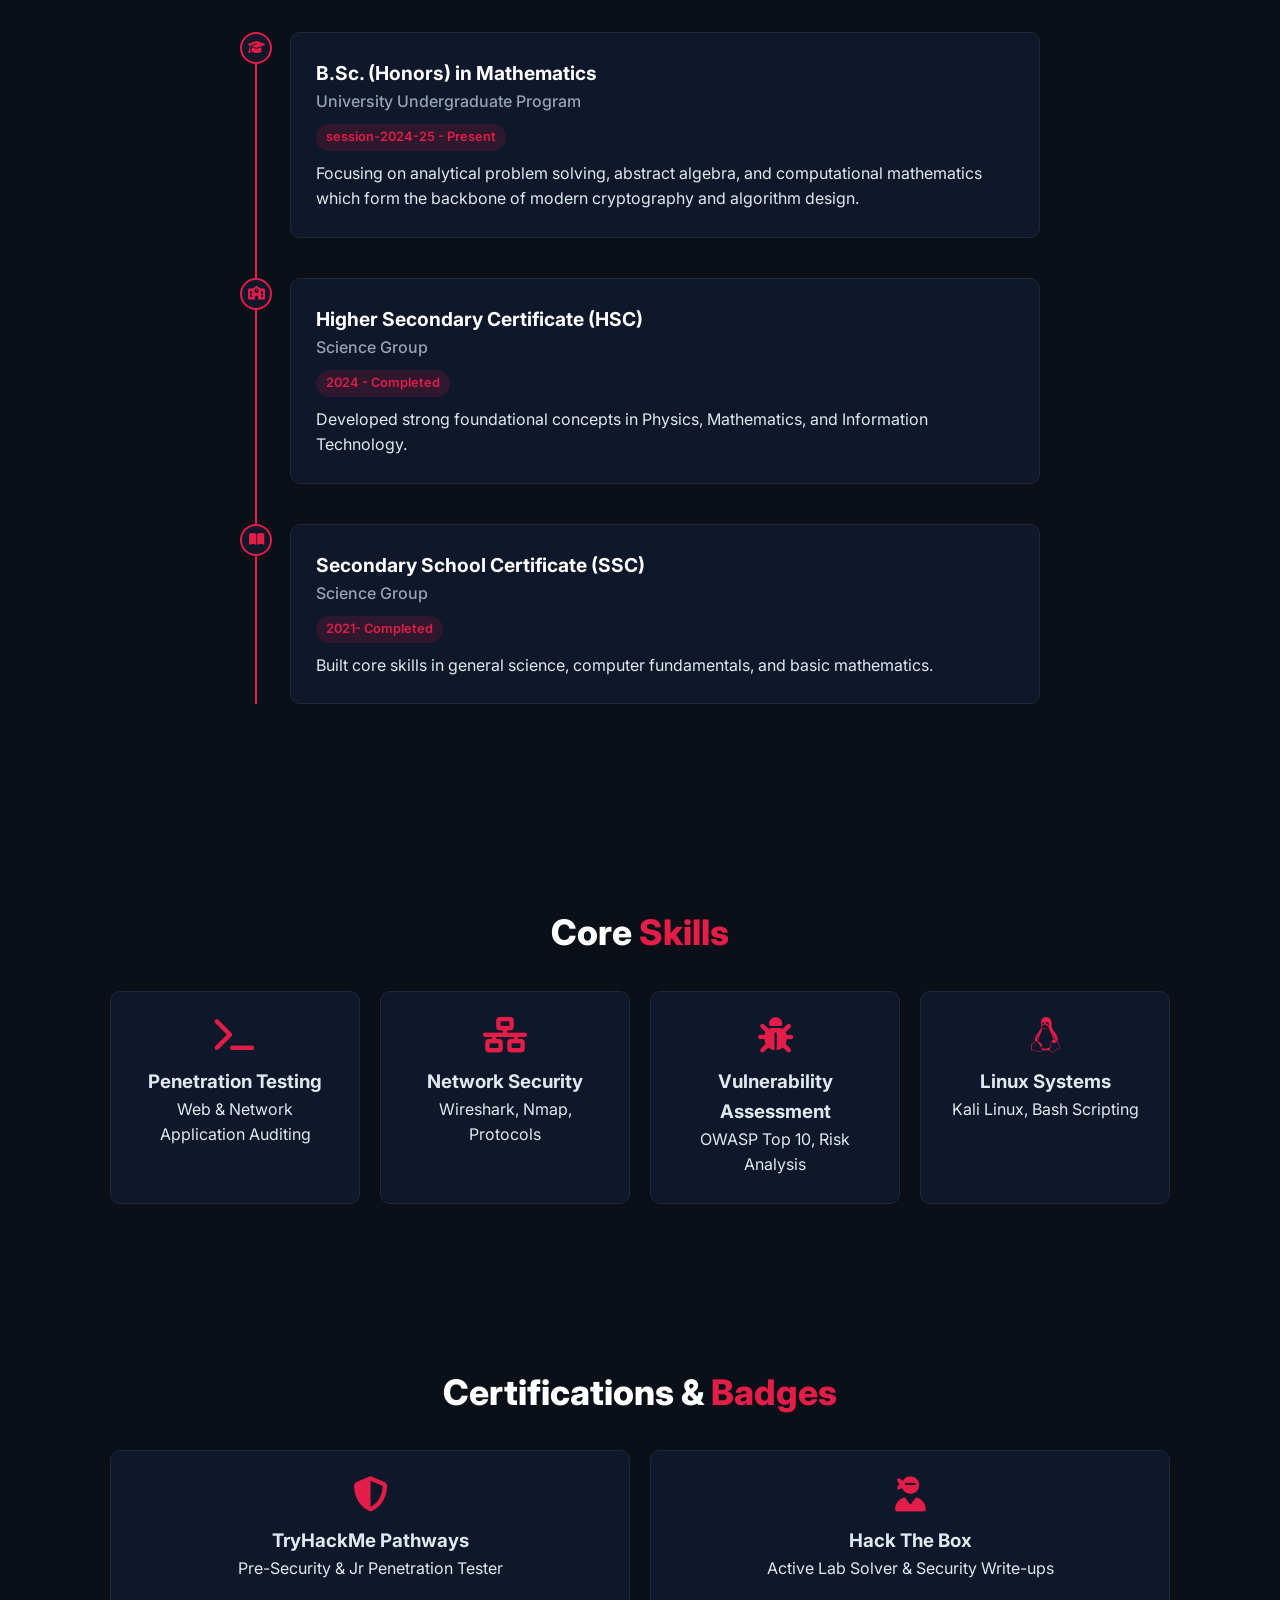
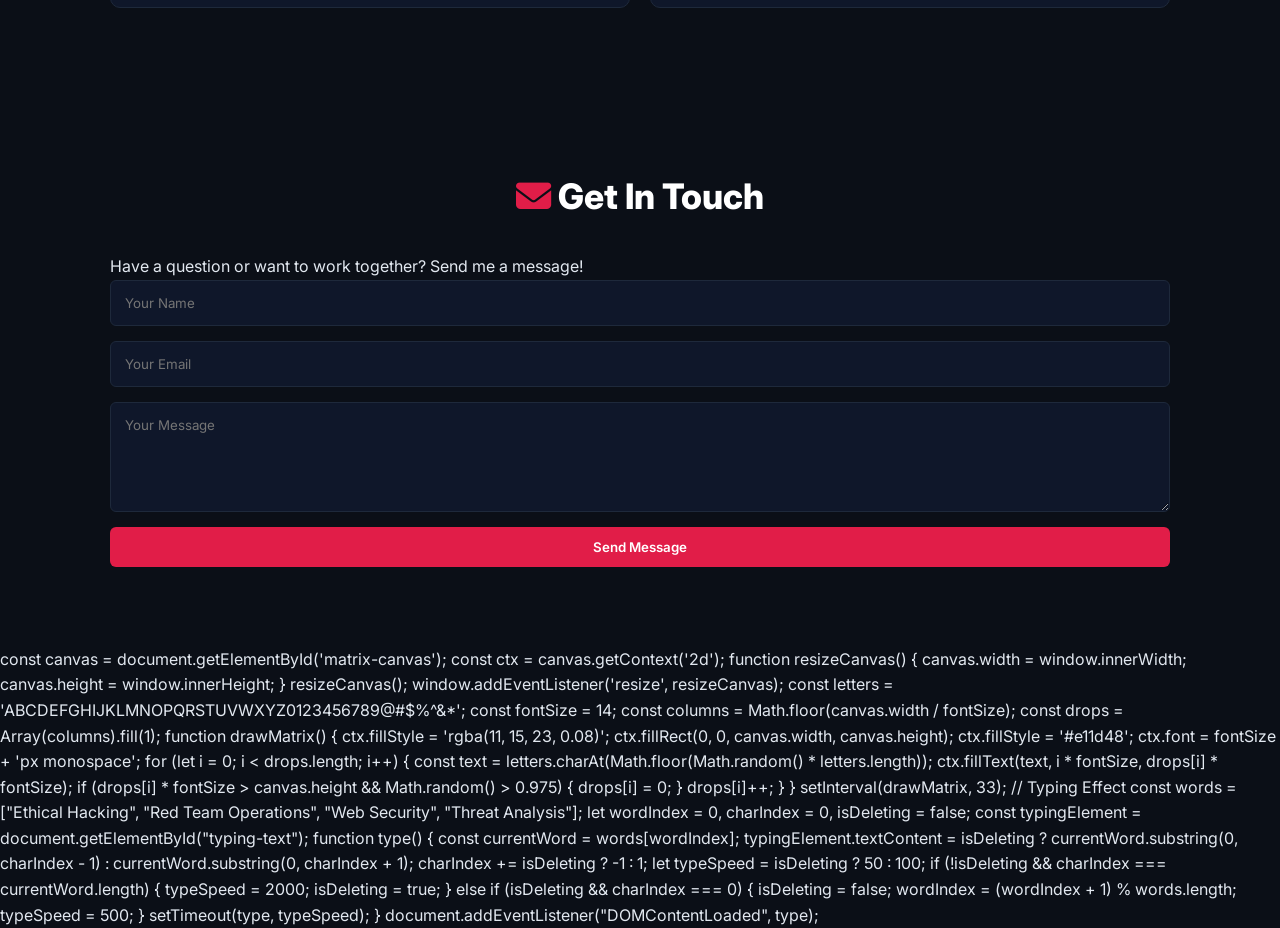
==== commit 84311c06: "Refactor index.html and add Telegram contact form Updated the HTML structure and added a contact for" ====
--- a/index.html
+++ b/index.html
@@ -180,37 +180,70 @@
     </section>
 
     <!-- 6. CONTACT SECTION -->
-    <section id="contact" class="section-container">
-        <h2 class="section-title">Contact <span class="highlight-red">Me</span></h2>
-        <div class="contact-wrapper">
-            <div class="contact-info">
-                <h3>Get in Touch</h3>
-                <p>Feel free to reach out for security collaborations, inquiries, or networking!</p>
-                <div class="info-item">
-                    <i class="fas fa-envelope"></i>
-                    <span>shahinalom@example.com</span>
-                </div>
-                <div class="info-item">
-                    <i class="fas fa-location-dot"></i>
-                    <span>Dhaka, Bangladesh</span>
-                </div>
-            </div>
-
-            <form class="contact-form" onsubmit="event.preventDefault(); alert('Message Sent!');">
-                <input type="text" placeholder="Your Name" required>
-                <input type="email" placeholder="Your Email" required>
-                <textarea rows="5" placeholder="Your Message" required></textarea>
-                <button type="submit" class="btn btn-primary">Send Message</button>
-            </form>
-        </div>
-    </section>
-
-    <footer>
-        <p>&copy; 2026 Shahin Alom. All rights reserved.</p>
-    </footer>
-
-    <!-- Matrix Rain & Typing Scripts -->
-    <script>
+    <!-- Contact Section -->
+<section id="contact" class="section-container">
+    <h2 class="section-title"><i class="fas fa-envelope highlight-red"></i> Get In Touch</h2>
+    <p class="contact-desc">Have a question or want to work together? Send me a message!</p>
+
+    <form class="contact-form" id="telegram-form">
+        <input type="text" id="name" placeholder="Your Name" required>
+        <input type="email" id="email" placeholder="Your Email" required>
+        <textarea id="message" rows="5" placeholder="Your Message" required></textarea>
+        <button type="submit" class="btn btn-primary" id="send-btn">Send Message</button>
+    </form>
+</section>
+
+<!-- Telegram Bot Script -->
+<script>
+document.getElementById('telegram-form').addEventListener('submit', function(e) {
+    e.preventDefault();
+
+    // ⚠️ এখানে তোমার Bot Token এবং Chat ID বসাবে
+    const botToken = '8637673862:AAGfRMos7cDiCUH8KbR9kAyl26BP4kazAss';
+    const chatId = '5406699878';
+
+    const name = document.getElementById('name').value;
+    const email = document.getElementById('email').value;
+    const message = document.getElementById('message').value;
+    const sendBtn = document.getElementById('send-btn');
+
+    sendBtn.innerText = 'Sending...';
+    sendBtn.disabled = true;
+
+    const text = `📩 *New Website Message!*\n\n👤 *Name:* ${name}\n📧 *Email:* ${email}\n💬 *Message:* ${message}`;
+
+    const url = `https://api.telegram.org/bot${botToken}/sendMessage`;
+
+    fetch(url, {
+        method: 'POST',
+        headers: {
+            'Content-Type': 'application/json'
+        },
+        body: JSON.stringify({
+            chat_id: chatId,
+            text: text,
+            parse_mode: 'Markdown'
+        })
+    })
+    .then(response => response.json())
+    .then(data => {
+        if (data.ok) {
+            alert('Message sent successfully!');
+            document.getElementById('telegram-form').reset();
+        } else {
+            alert('Failed to send message. Please check your credentials.');
+        }
+    })
+    .catch(error => {
+        alert('Error sending message!');
+        console.error(error);
+    })
+    .finally(() => {
+        sendBtn.innerText = 'Send Message';
+        sendBtn.disabled = false;
+    });
+});
+</script>
         const canvas = document.getElementById('matrix-canvas');
         const ctx = canvas.getContext('2d');
 
--- a/style.css
+++ b/style.css
@@ -298,3 +298,63 @@
         padding: 50px 15px;
     }
 }
+/* Centered & Responsive Presentation Section */
+.presentation-box {
+    margin-top: 30px;
+    padding-top: 25px;
+    border-top: 1px solid #1e293b;
+    text-align: center;
+}
+
+.sub-heading {
+    font-size: 1.2rem;
+    color: #ffffff;
+    font-weight: 700;
+    margin-bottom: 12px;
+    display: flex;
+    align-items: center;
+    justify-content: center;
+    gap: 10px;
+}
+
+.presentation-text {
+    color: #94a3b8;
+    font-size: 0.95rem;
+    line-height: 1.6;
+    margin: 0 auto 20px auto;
+    max-width: 750px;
+    text-align: center;
+}
+
+.gallery-grid {
+    display: flex;
+    justify-content: center;
+    flex-wrap: wrap;
+    gap: 20px;
+}
+
+.gallery-grid img {
+    width: 100%;
+    max-width: 320px;
+    height: 200px;
+    object-fit: cover;
+    border-radius: 10px;
+    border: 1px solid #1e293b;
+    transition: transform 0.3s ease, border-color 0.3s ease, box-shadow 0.3s ease;
+}
+
+.gallery-grid img:hover {
+    transform: translateY(-5px);
+    border-color: #e11d48;
+    box-shadow: 0 8px 20px rgba(225, 29, 72, 0.25);
+}
+
+@media (max-width: 768px) {
+    .sub-heading {
+        font-size: 1.05rem;
+    }
+    .gallery-grid img {
+        max-width: 100%;
+        height: 180px;
+    }
+}
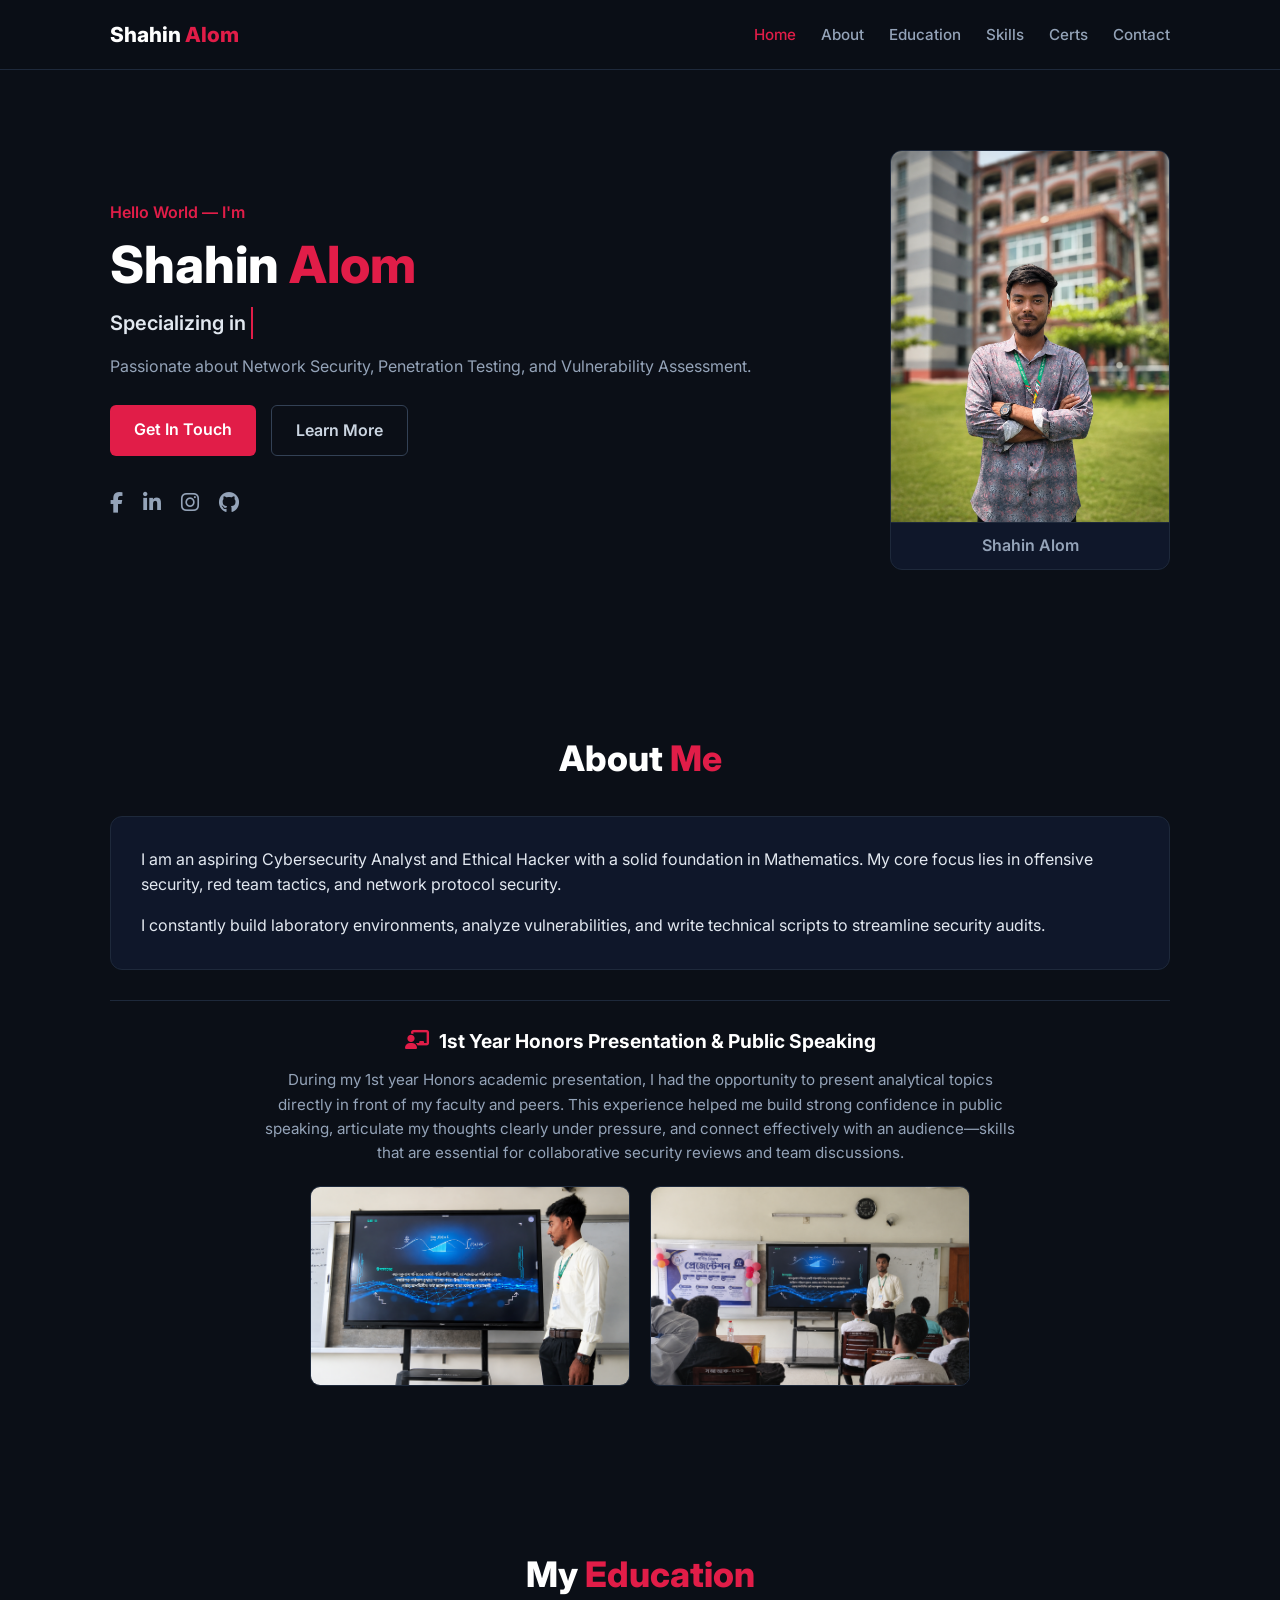
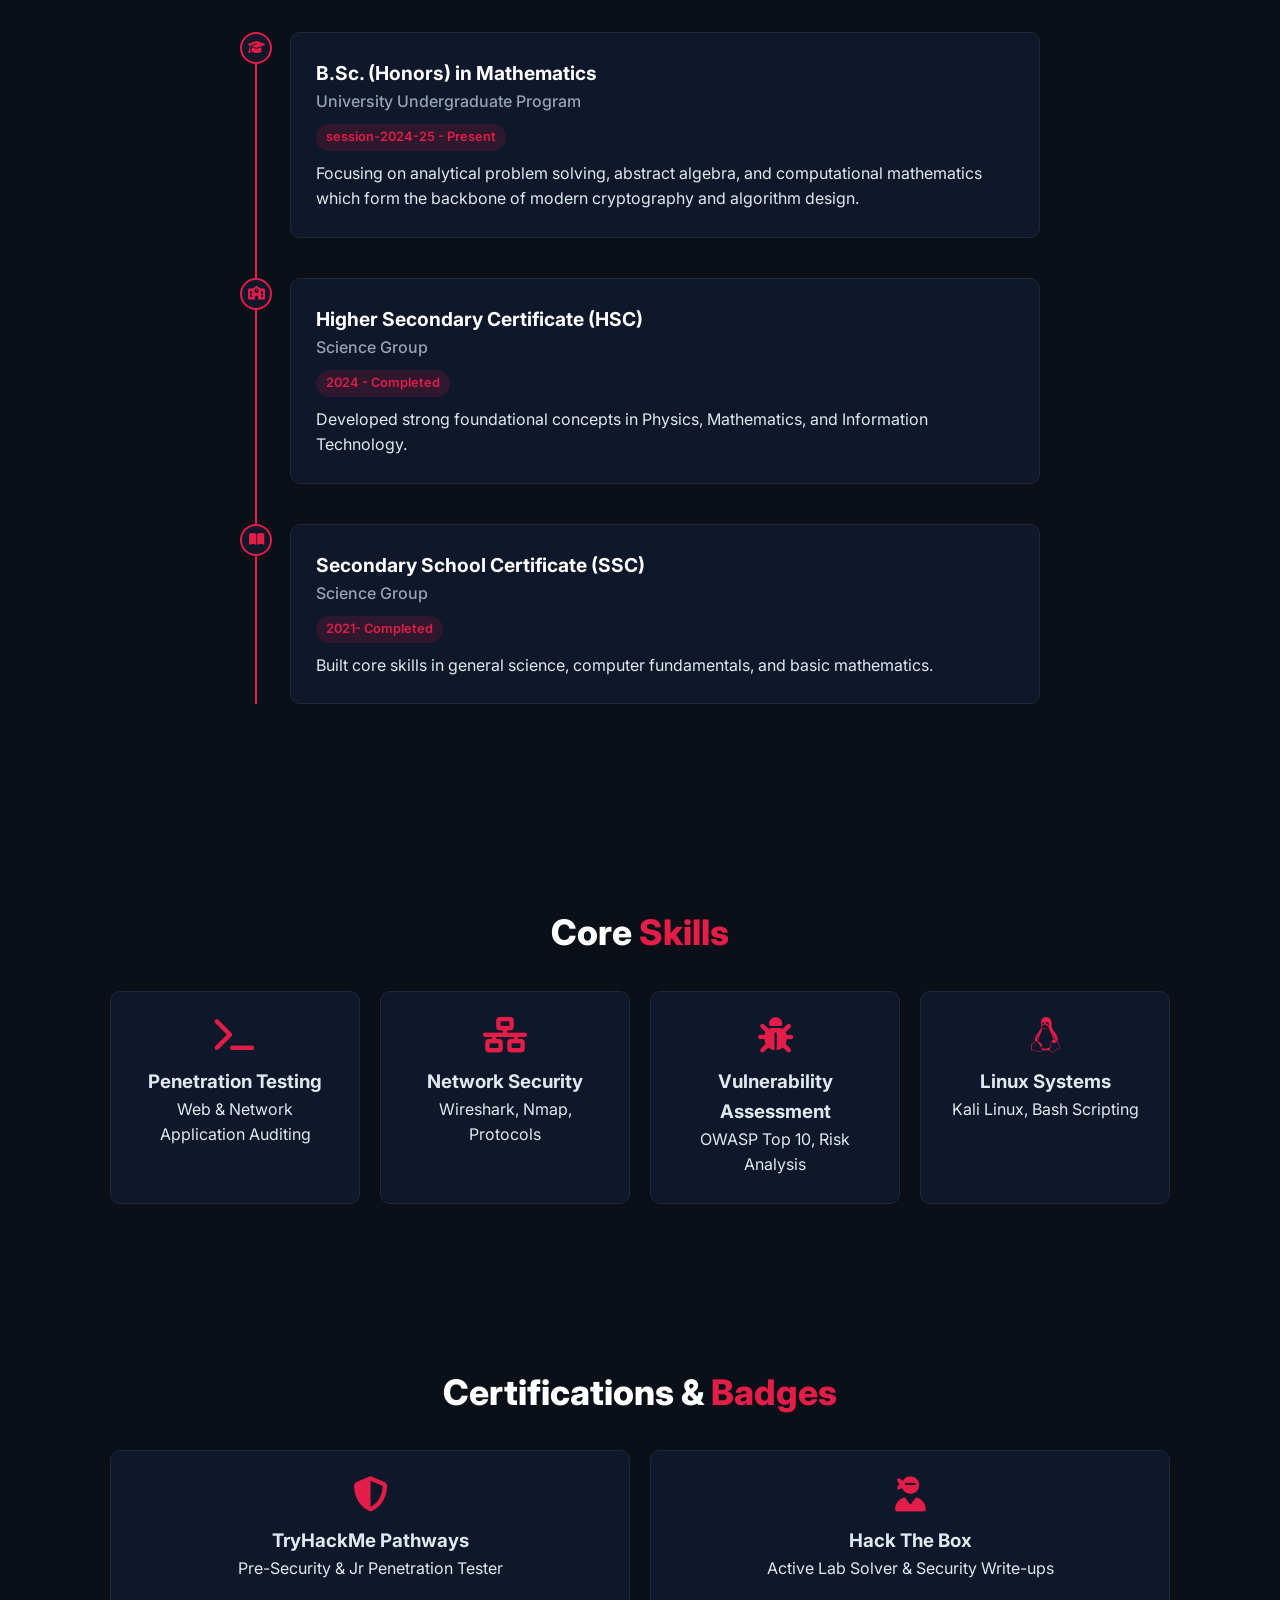
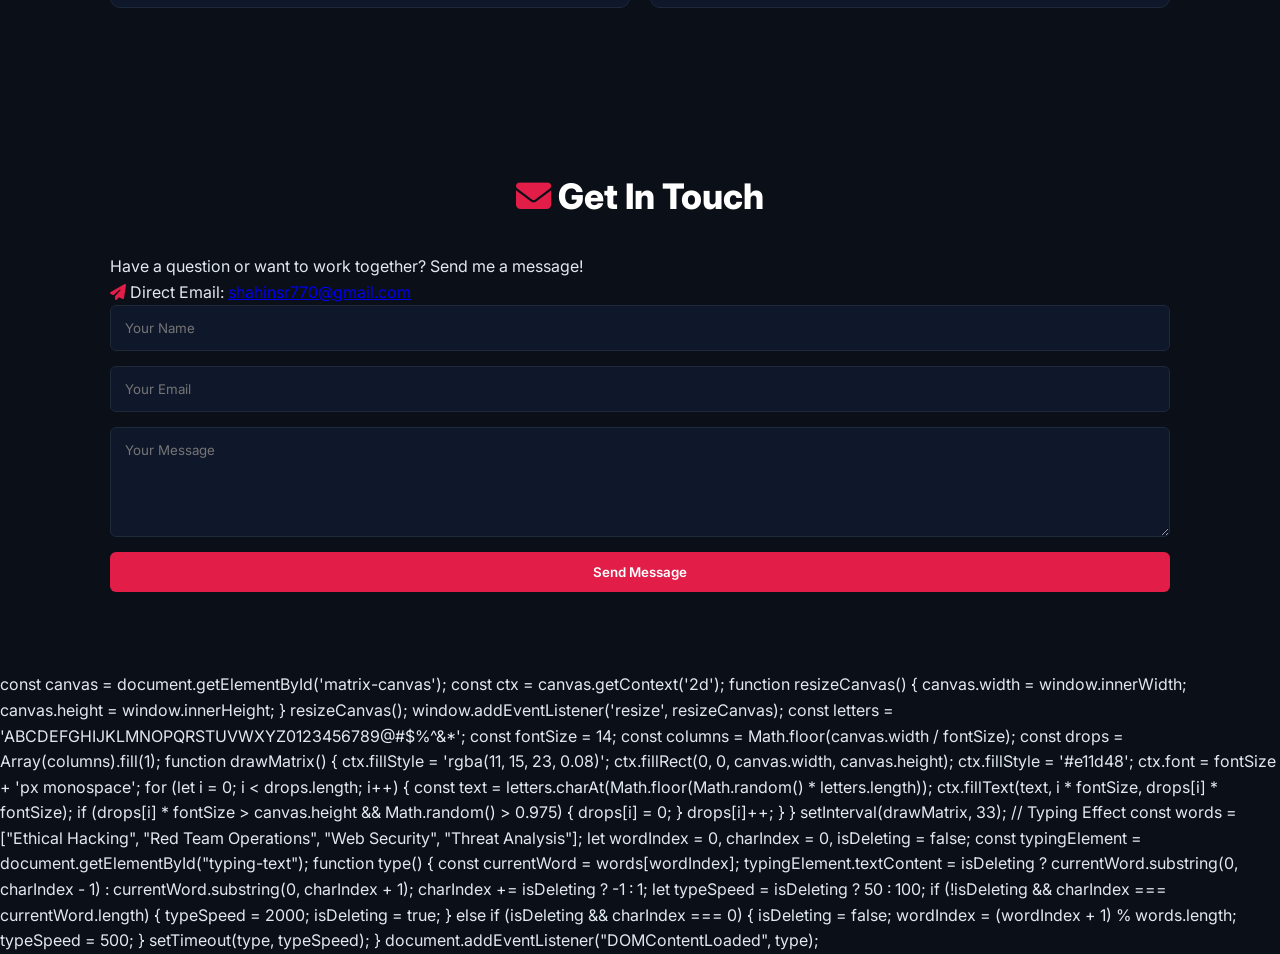
==== commit d4021b50: "Fix HTML encoding issues and update contact section" ====
--- a/index.html
+++ b/index.html
@@ -181,9 +181,16 @@
 
     <!-- 6. CONTACT SECTION -->
     <!-- Contact Section -->
+<!-- Contact Section -->
 <section id="contact" class="section-container">
     <h2 class="section-title"><i class="fas fa-envelope highlight-red"></i> Get In Touch</h2>
     <p class="contact-desc">Have a question or want to work together? Send me a message!</p>
+
+    <!-- Email Display Option -->
+    <div class="contact-email-box">
+        <i class="fas fa-paper-plane highlight-red"></i>
+        <span>Direct Email: <a href="mailto:shahinsr770@gmail.com" class="email-link">shahinsr770@gmail.com</a></span>
+    </div>
 
     <form class="contact-form" id="telegram-form">
         <input type="text" id="name" placeholder="Your Name" required>
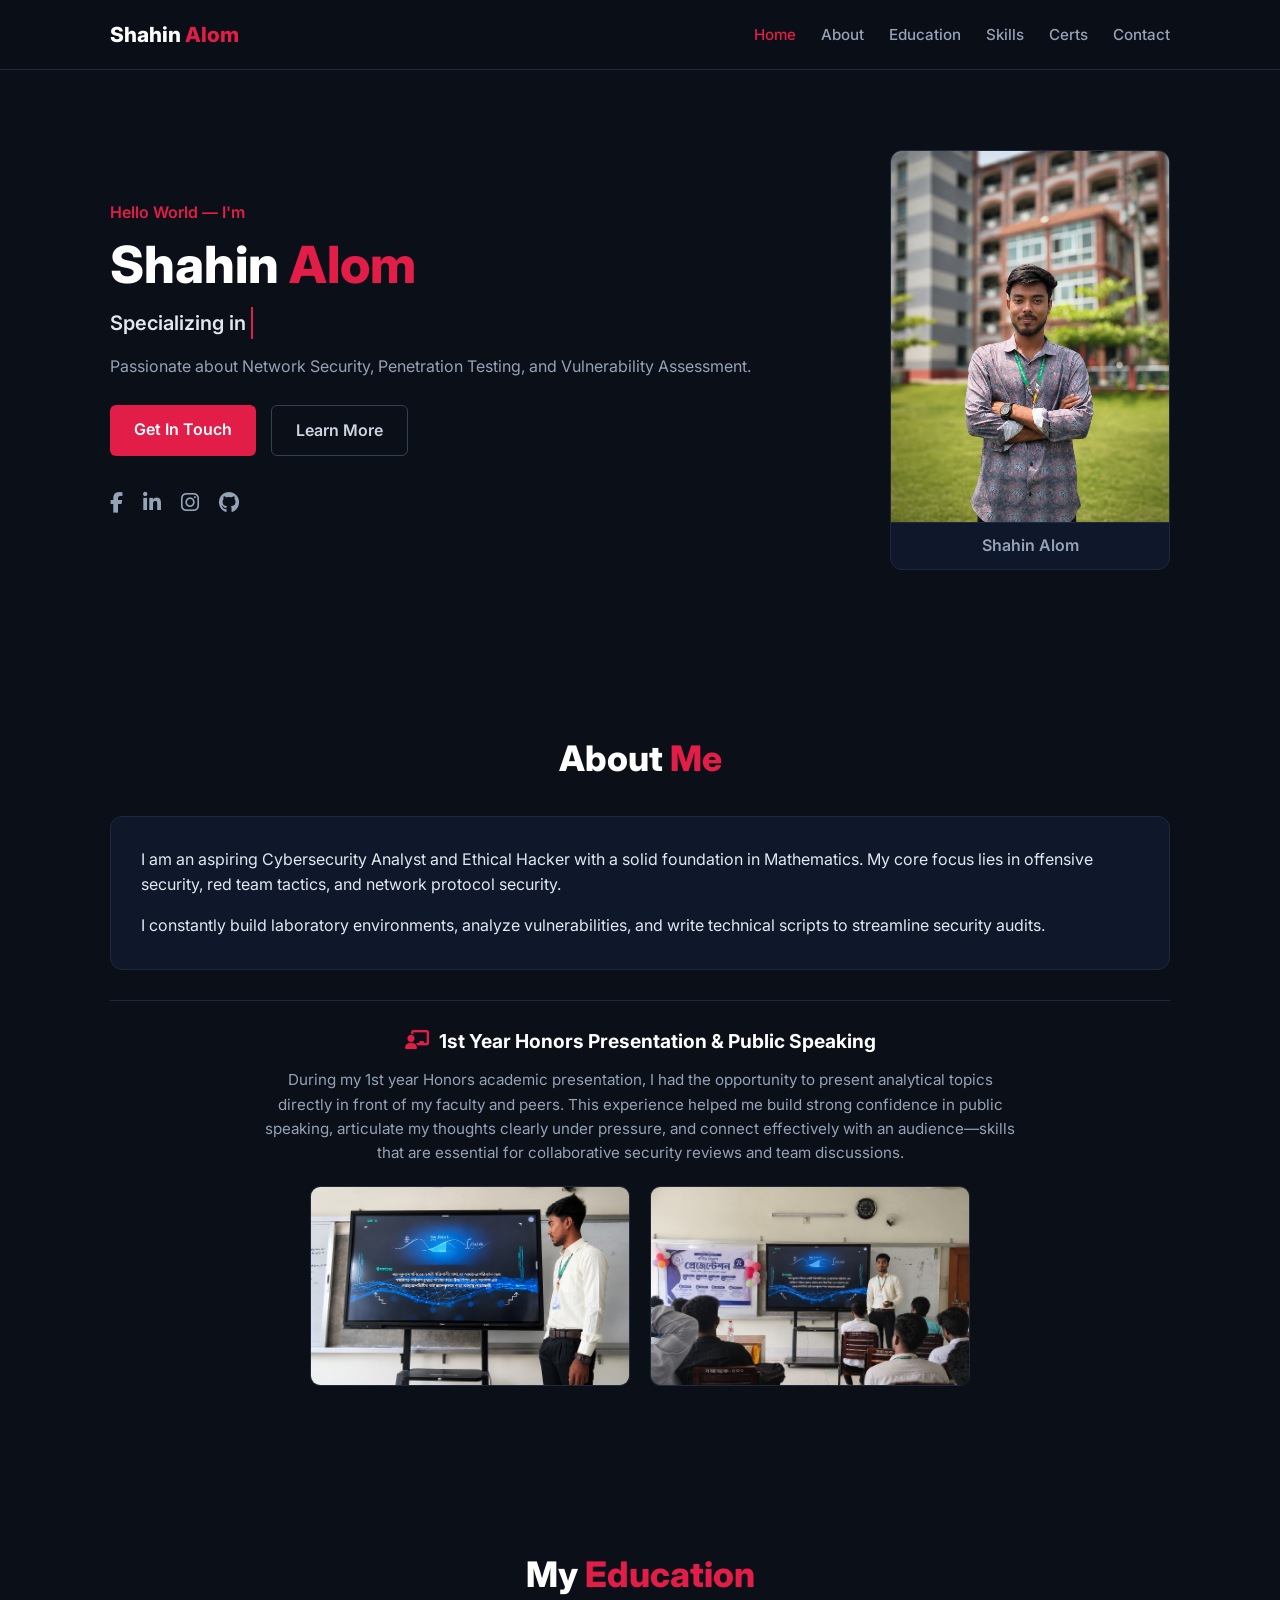
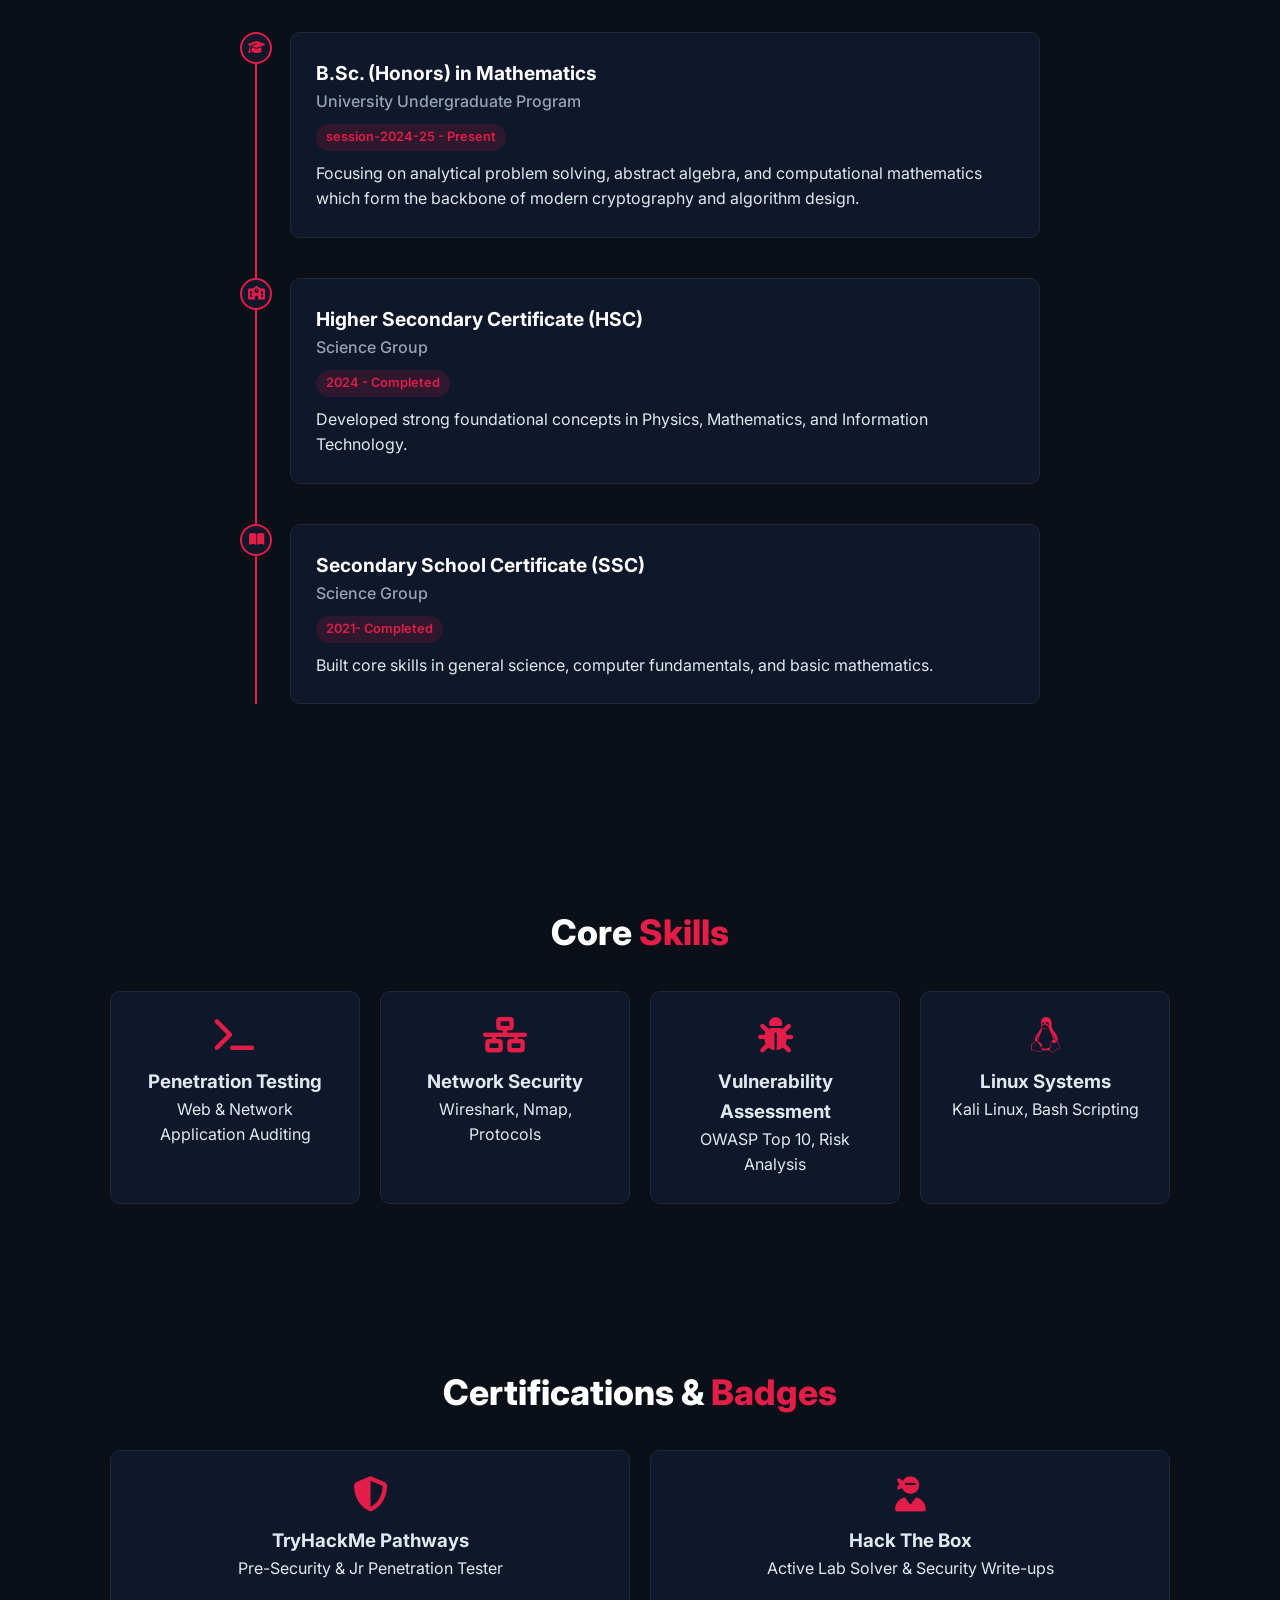
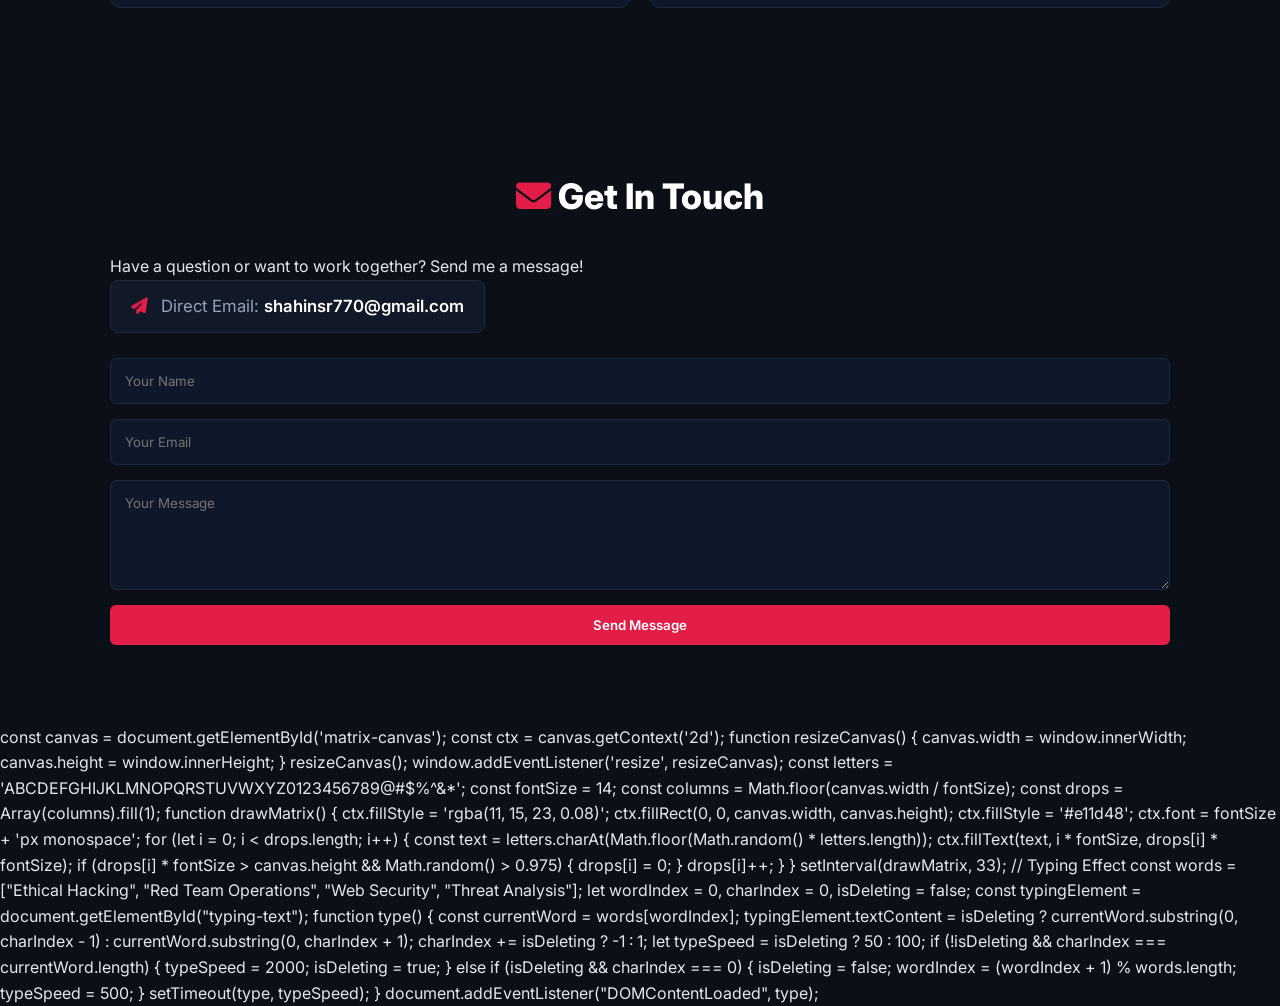
==== commit 3db53841: "Update index.html" ====
--- a/index.html
+++ b/index.html
@@ -202,8 +202,8 @@
 
 <!-- Telegram Bot Script -->
 <script>
-document.getElementById('telegram-form').addEventListener('submit', function(e) {
-    e.preventDefault();
+     document.getElementById('telegram-form').addEventListener('submit', function(e) {
+     e.preventDefault();
 
     // ⚠️ এখানে তোমার Bot Token এবং Chat ID বসাবে
     const botToken = '8637673862:AAGfRMos7cDiCUH8KbR9kAyl26BP4kazAss';
@@ -249,7 +249,7 @@
         sendBtn.innerText = 'Send Message';
         sendBtn.disabled = false;
     });
-});
+ });
 </script>
         const canvas = document.getElementById('matrix-canvas');
         const ctx = canvas.getContext('2d');
@@ -310,6 +310,6 @@
             setTimeout(type, typeSpeed);
         }
         document.addEventListener("DOMContentLoaded", type);
-    </script>
+</script>
 </body>
 </html>
--- a/style.css
+++ b/style.css
@@ -358,3 +358,32 @@
         height: 180px;
     }
 }
+/* Direct Email Display Style */
+.contact-email-box {
+    text-align: center;
+    margin-bottom: 25px;
+    font-size: 1.05rem;
+    color: #94a3b8;
+    background: #111827;
+    padding: 12px 20px;
+    border-radius: 8px;
+    border: 1px solid #1e293b;
+    display: inline-block;
+    max-width: 100%;
+}
+
+.contact-email-box i {
+    margin-right: 8px;
+}
+
+.email-link {
+    color: #ffffff;
+    text-decoration: none;
+    font-weight: 600;
+    transition: color 0.3s ease;
+}
+
+.email-link:hover {
+    color: #e11d48; /* Highlight Red */
+    text-decoration: underline;
+}
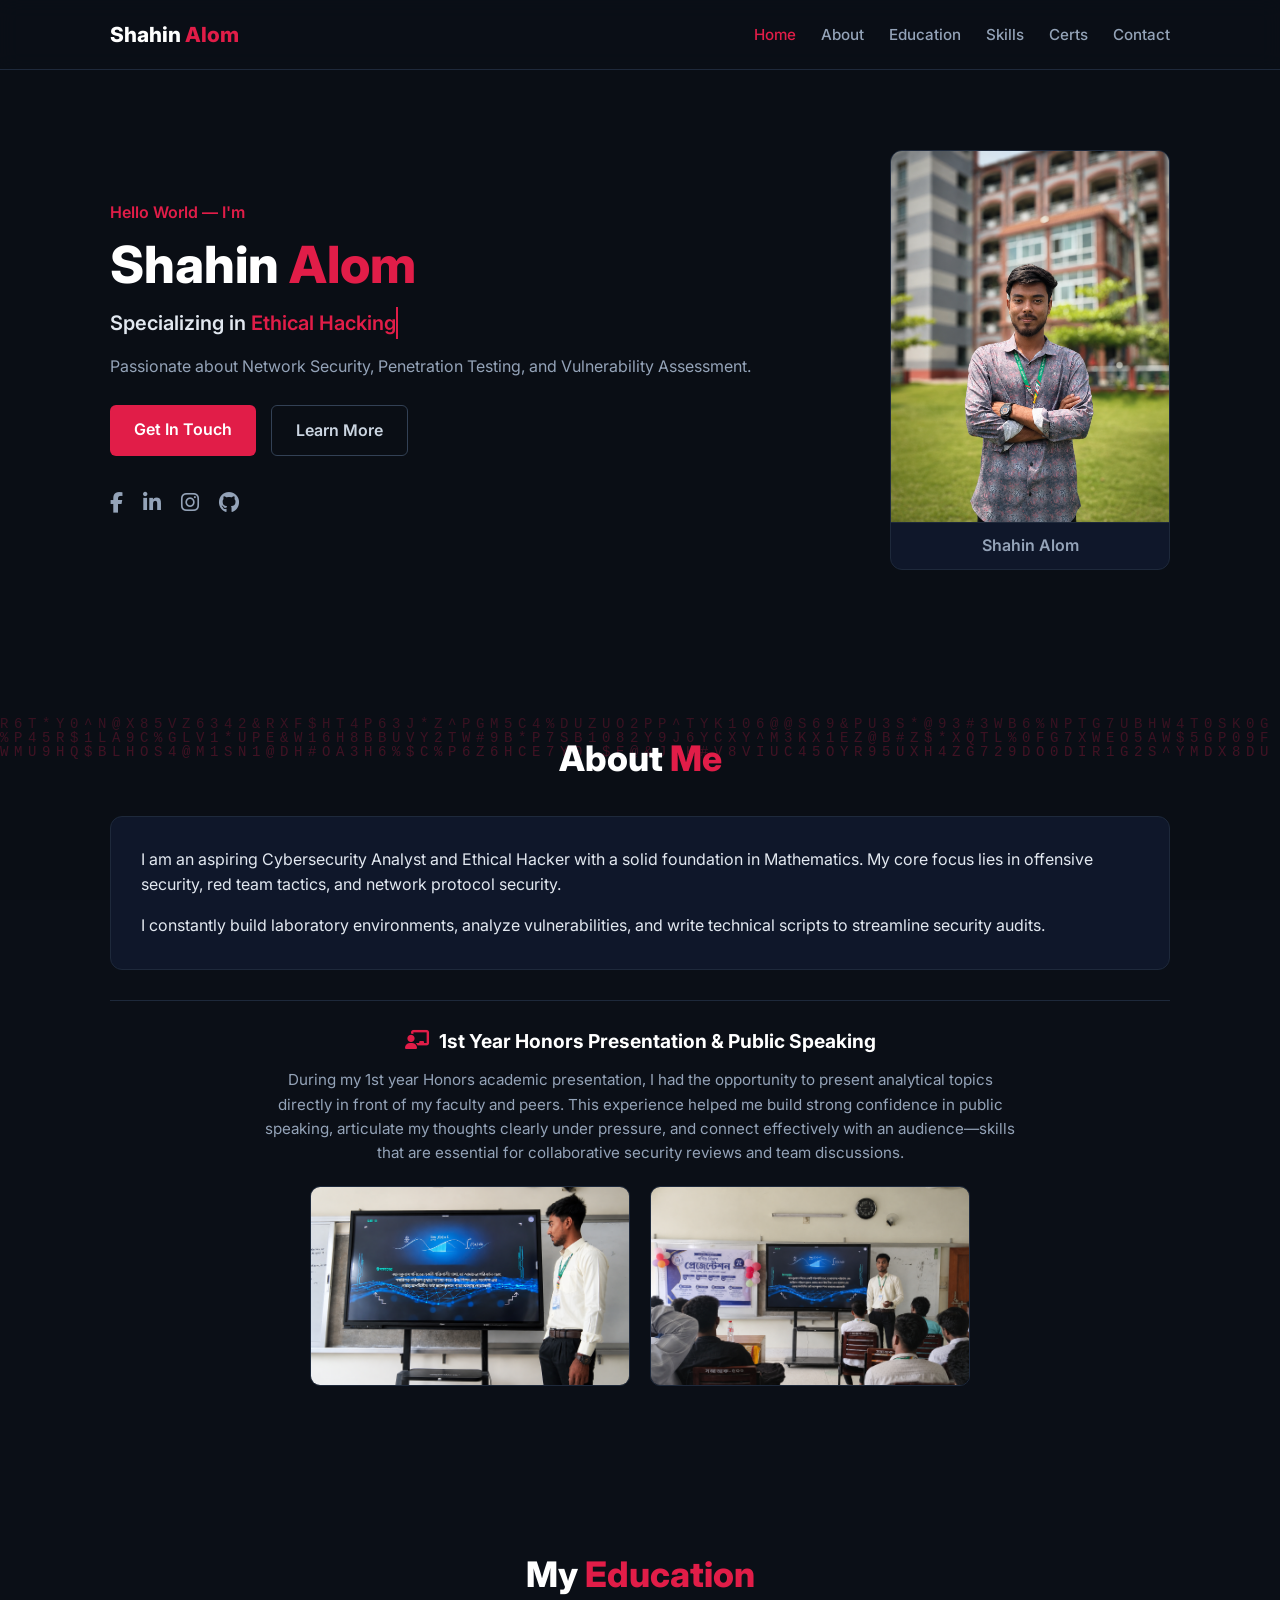
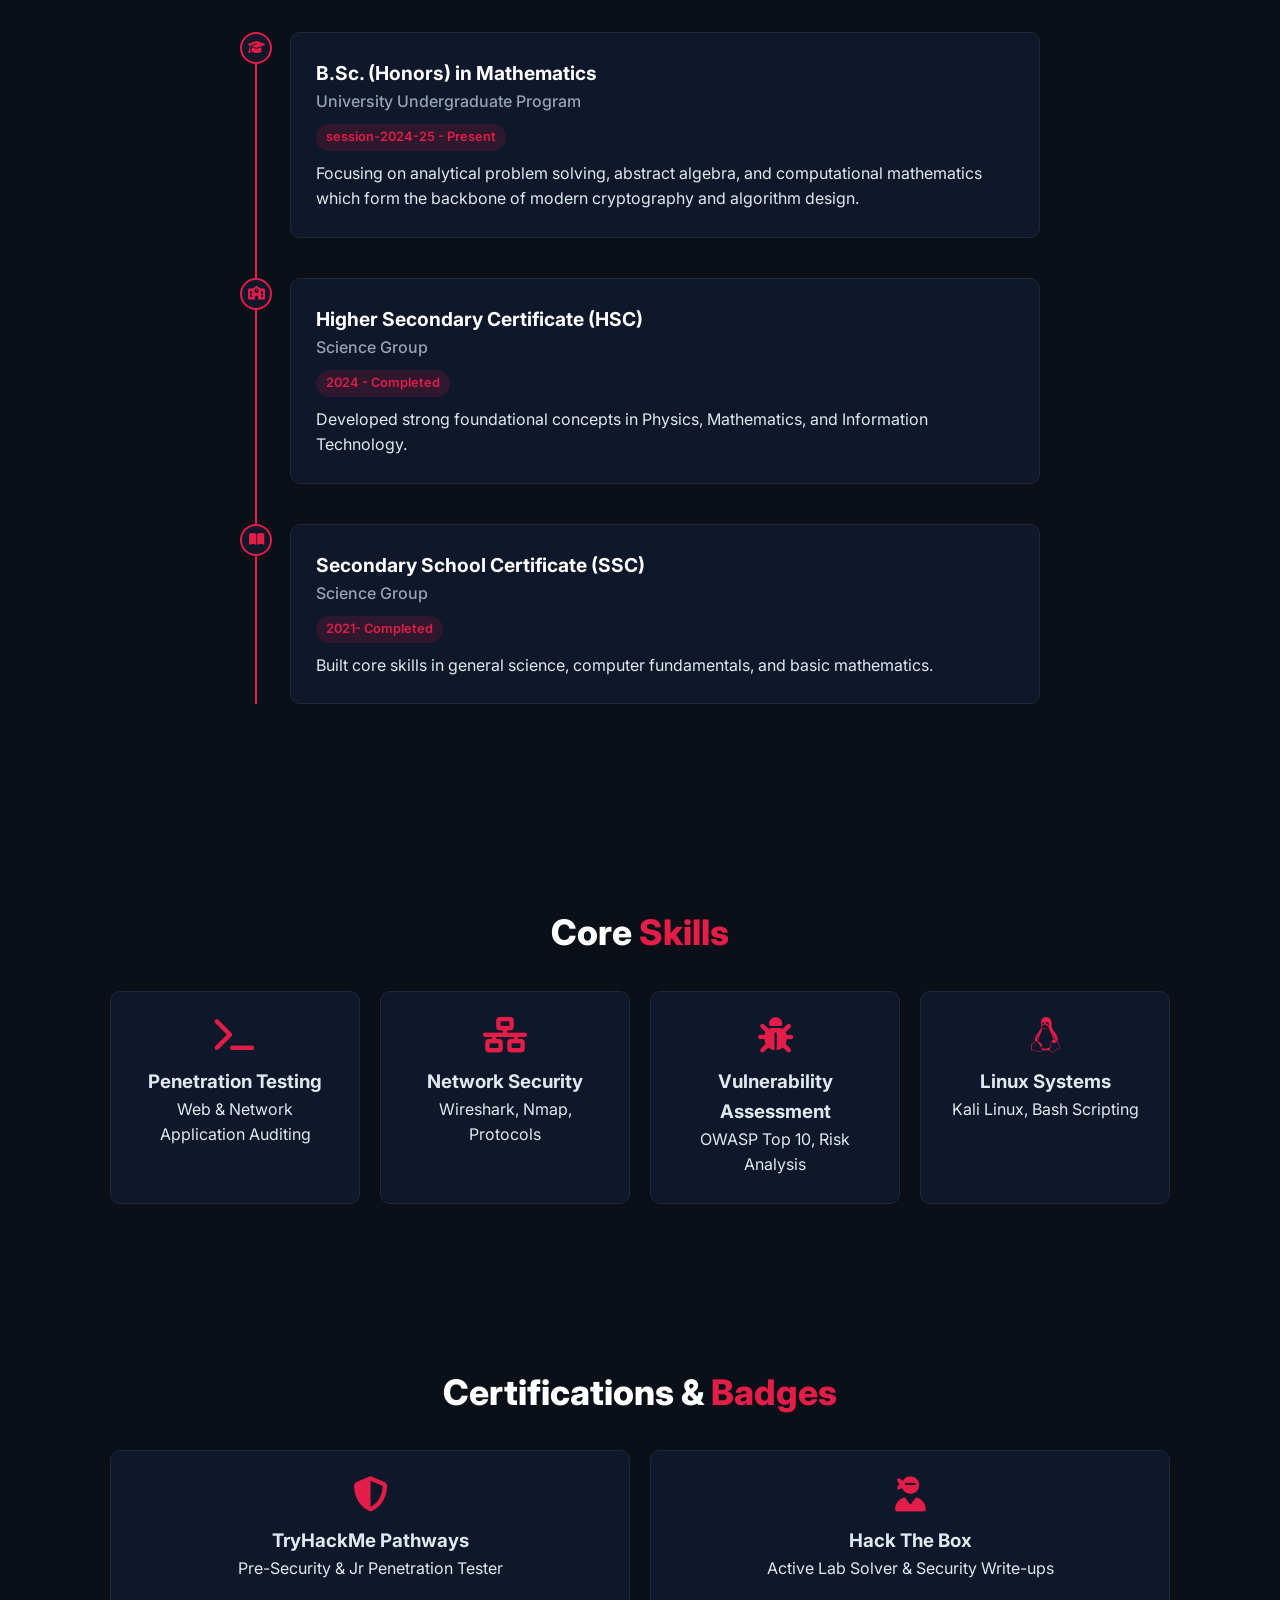
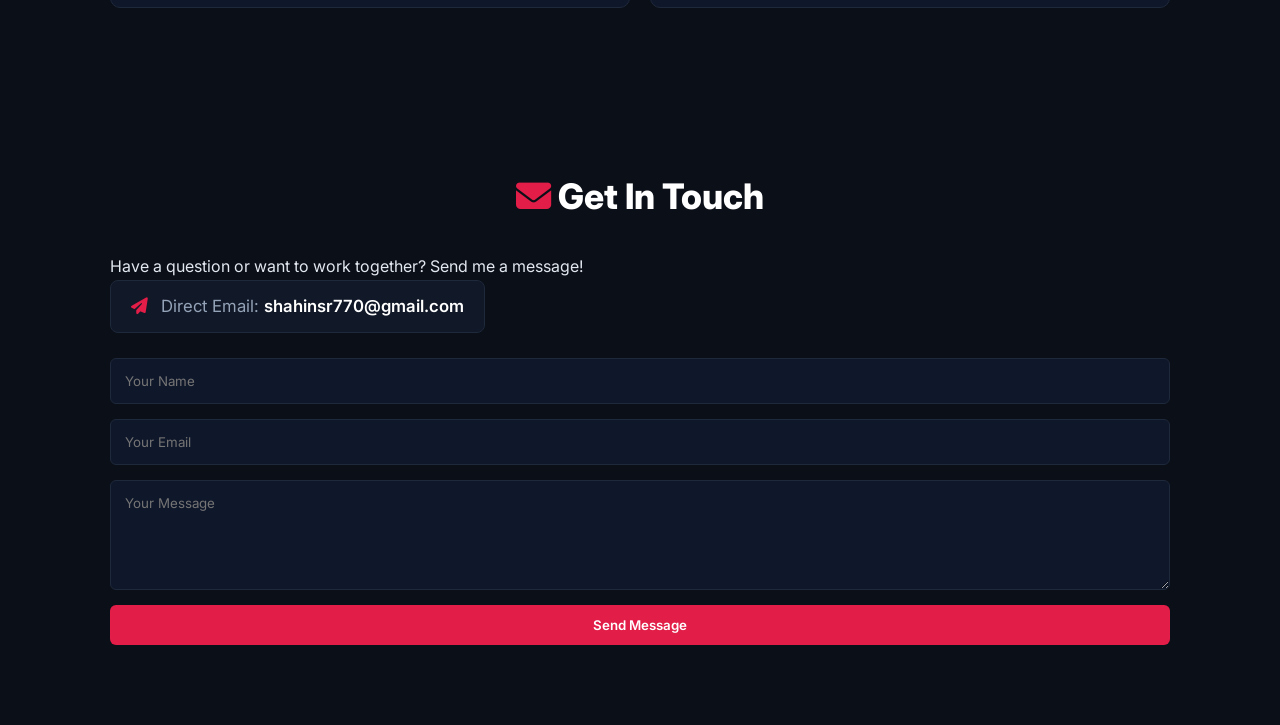
==== commit 5e00f1ce: "Update index.html" ====
--- a/index.html
+++ b/index.html
@@ -202,12 +202,11 @@
 
 <!-- Telegram Bot Script -->
 <script>
-     document.getElementById('telegram-form').addEventListener('submit', function(e) {
-     e.preventDefault();
-
-    // ⚠️ এখানে তোমার Bot Token এবং Chat ID বসাবে
-    const botToken = '8637673862:AAGfRMos7cDiCUH8KbR9kAyl26BP4kazAss';
-    const chatId = '5406699878';
+document.getElementById('telegram-form').addEventListener('submit', function(e) {
+    e.preventDefault();
+
+    const botToken = 'YOUR_BOT_TOKEN_HERE';
+    const chatId = 'YOUR_CHAT_ID_HERE';
 
     const name = document.getElementById('name').value;
     const email = document.getElementById('email').value;
@@ -219,97 +218,92 @@
 
     const text = `📩 *New Website Message!*\n\n👤 *Name:* ${name}\n📧 *Email:* ${email}\n💬 *Message:* ${message}`;
 
-    const url = `https://api.telegram.org/bot${botToken}/sendMessage`;
-
-    fetch(url, {
+    fetch(`https://api.telegram.org/bot${botToken}/sendMessage`, {
         method: 'POST',
-        headers: {
-            'Content-Type': 'application/json'
-        },
-        body: JSON.stringify({
-            chat_id: chatId,
-            text: text,
-            parse_mode: 'Markdown'
-        })
+        headers: { 'Content-Type': 'application/json' },
+        body: JSON.stringify({ chat_id: chatId, text: text, parse_mode: 'Markdown' })
     })
-    .then(response => response.json())
+    .then(res => res.json())
     .then(data => {
         if (data.ok) {
             alert('Message sent successfully!');
             document.getElementById('telegram-form').reset();
         } else {
-            alert('Failed to send message. Please check your credentials.');
+            alert('Failed to send message.');
         }
     })
-    .catch(error => {
-        alert('Error sending message!');
-        console.error(error);
-    })
+    .catch(() => alert('Error sending message!'))
     .finally(() => {
         sendBtn.innerText = 'Send Message';
         sendBtn.disabled = false;
     });
- });
+});
 </script>
-        const canvas = document.getElementById('matrix-canvas');
-        const ctx = canvas.getContext('2d');
-
-        function resizeCanvas() {
-            canvas.width = window.innerWidth;
-            canvas.height = window.innerHeight;
+
+<!-- Matrix & Typing Animation Script -->
+<script>
+// Matrix Background Animation
+const canvas = document.getElementById('matrix-canvas');
+if (canvas) {
+    const ctx = canvas.getContext('2d');
+    function resizeCanvas() {
+        canvas.width = window.innerWidth;
+        canvas.height = window.innerHeight;
+    }
+    resizeCanvas();
+    window.addEventListener('resize', resizeCanvas);
+
+    const letters = 'ABCDEFGHIJKLMNOPQRSTUVWXYZ0123456789@#$%^&*';
+    const fontSize = 14;
+    const columns = Math.floor(canvas.width / fontSize);
+    const drops = Array(columns).fill(1);
+
+    function drawMatrix() {
+        ctx.fillStyle = 'rgba(11, 15, 23, 0.08)';
+        ctx.fillRect(0, 0, canvas.width, canvas.height);
+        ctx.fillStyle = '#e11d48';
+        ctx.font = fontSize + 'px monospace';
+
+        for (let i = 0; i < drops.length; i++) {
+            const text = letters.charAt(Math.floor(Math.random() * letters.length));
+            ctx.fillText(text, i * fontSize, drops[i] * fontSize);
+            if (drops[i] * fontSize > canvas.height && Math.random() > 0.975) {
+                drops[i] = 0;
+            }
+            drops[i]++;
         }
-        resizeCanvas();
-        window.addEventListener('resize', resizeCanvas);
-
-        const letters = 'ABCDEFGHIJKLMNOPQRSTUVWXYZ0123456789@#$%^&*';
-        const fontSize = 14;
-        const columns = Math.floor(canvas.width / fontSize);
-        const drops = Array(columns).fill(1);
-
-        function drawMatrix() {
-            ctx.fillStyle = 'rgba(11, 15, 23, 0.08)';
-            ctx.fillRect(0, 0, canvas.width, canvas.height);
-            ctx.fillStyle = '#e11d48';
-            ctx.font = fontSize + 'px monospace';
-
-            for (let i = 0; i < drops.length; i++) {
-                const text = letters.charAt(Math.floor(Math.random() * letters.length));
-                ctx.fillText(text, i * fontSize, drops[i] * fontSize);
-
-                if (drops[i] * fontSize > canvas.height && Math.random() > 0.975) {
-                    drops[i] = 0;
-                }
-                drops[i]++;
-            }
-        }
-        setInterval(drawMatrix, 33);
-
-        // Typing Effect
-        const words = ["Ethical Hacking", "Red Team Operations", "Web Security", "Threat Analysis"];
-        let wordIndex = 0, charIndex = 0, isDeleting = false;
-        const typingElement = document.getElementById("typing-text");
-
-        function type() {
-            const currentWord = words[wordIndex];
-            typingElement.textContent = isDeleting 
-                ? currentWord.substring(0, charIndex - 1) 
-                : currentWord.substring(0, charIndex + 1);
-
-            charIndex += isDeleting ? -1 : 1;
-            let typeSpeed = isDeleting ? 50 : 100;
-
-            if (!isDeleting && charIndex === currentWord.length) {
-                typeSpeed = 2000;
-                isDeleting = true;
-            } else if (isDeleting && charIndex === 0) {
-                isDeleting = false;
-                wordIndex = (wordIndex + 1) % words.length;
-                typeSpeed = 500;
-            }
-
-            setTimeout(type, typeSpeed);
-        }
-        document.addEventListener("DOMContentLoaded", type);
+    }
+    setInterval(drawMatrix, 33);
+}
+
+// Typing Effect
+const words = ["Ethical Hacking", "Red Team Operations", "Web Security", "Threat Analysis"];
+let wordIndex = 0, charIndex = 0, isDeleting = false;
+const typingElement = document.getElementById("typing-text");
+
+function type() {
+    if (!typingElement) return;
+    const currentWord = words[wordIndex];
+    typingElement.textContent = isDeleting 
+        ? currentWord.substring(0, charIndex - 1) 
+        : currentWord.substring(0, charIndex + 1);
+
+    charIndex += isDeleting ? -1 : 1;
+    let typeSpeed = isDeleting ? 50 : 100;
+
+    if (!isDeleting && charIndex === currentWord.length) {
+        typeSpeed = 2000;
+        isDeleting = true;
+    } else if (isDeleting && charIndex === 0) {
+        isDeleting = false;
+        wordIndex = (wordIndex + 1) % words.length;
+        typeSpeed = 500;
+    }
+    setTimeout(type, typeSpeed);
+}
+
+document.addEventListener("DOMContentLoaded", type);
 </script>
+
 </body>
 </html>
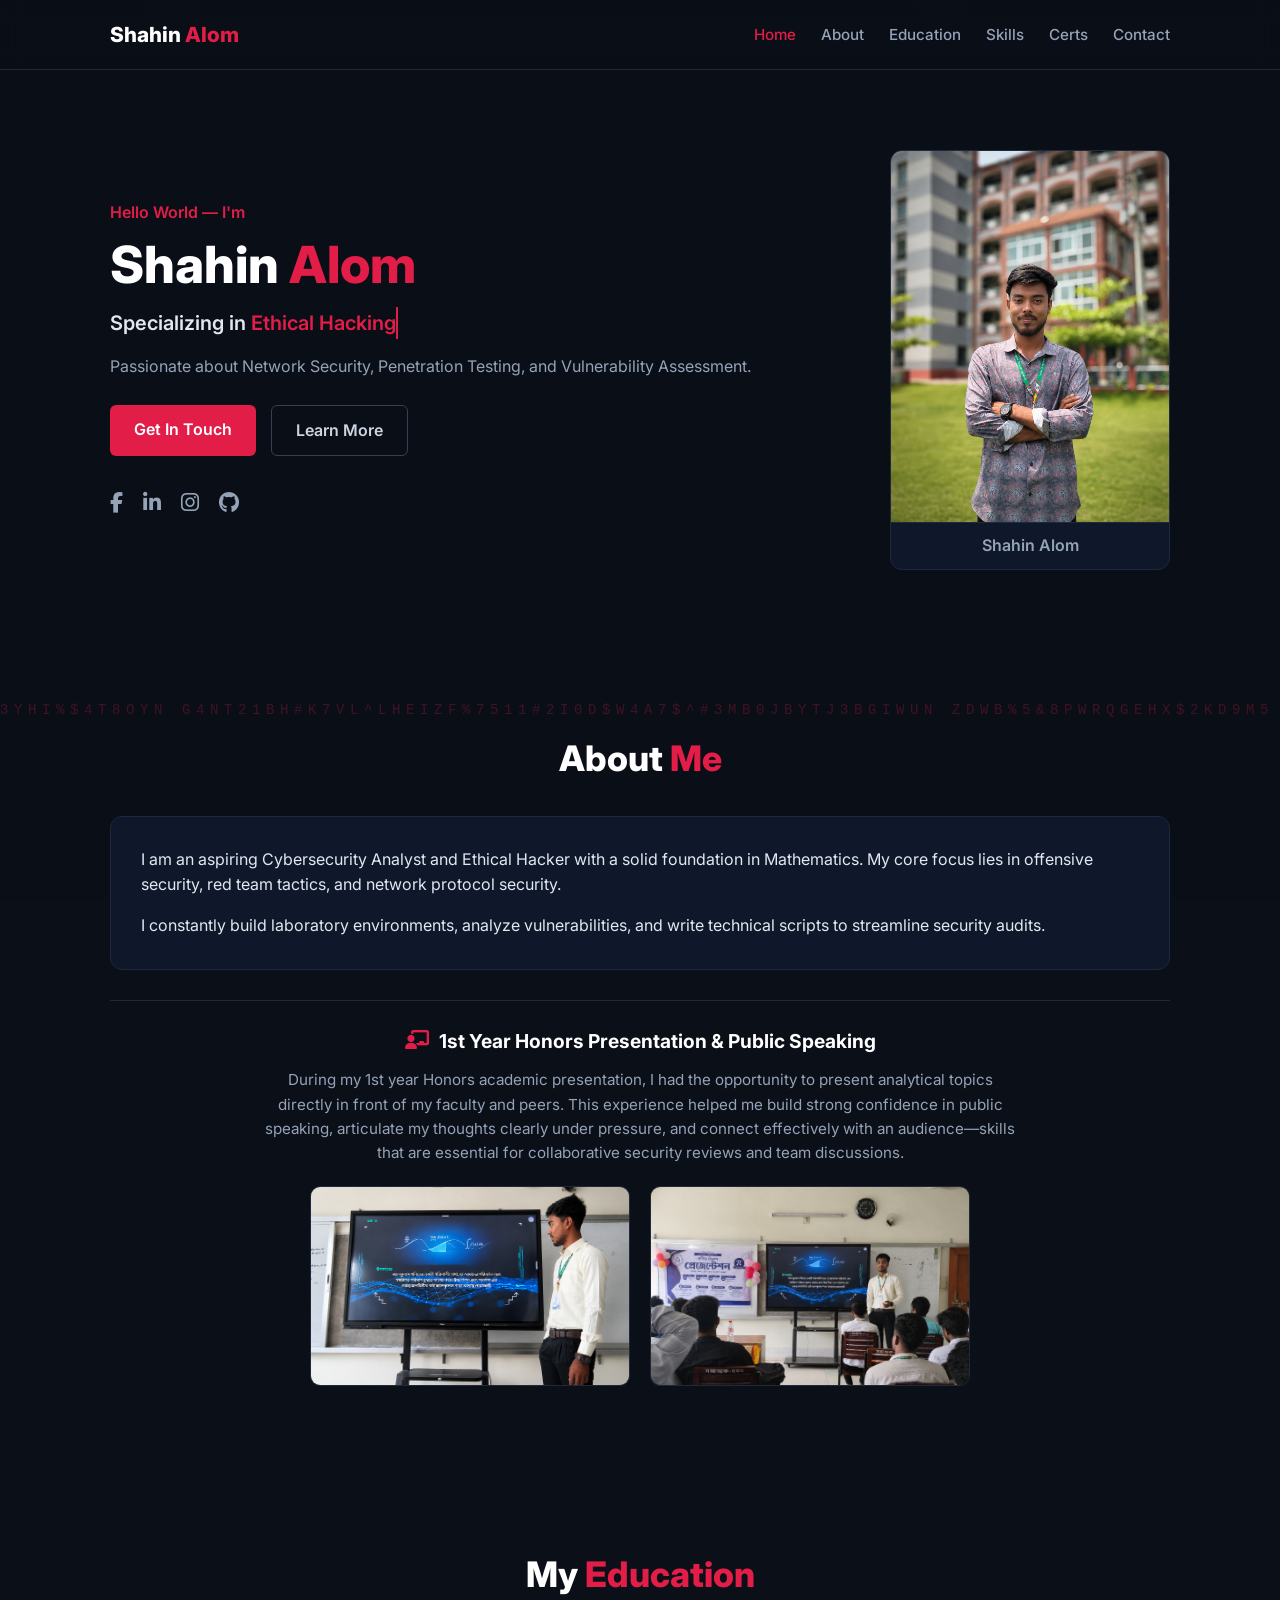
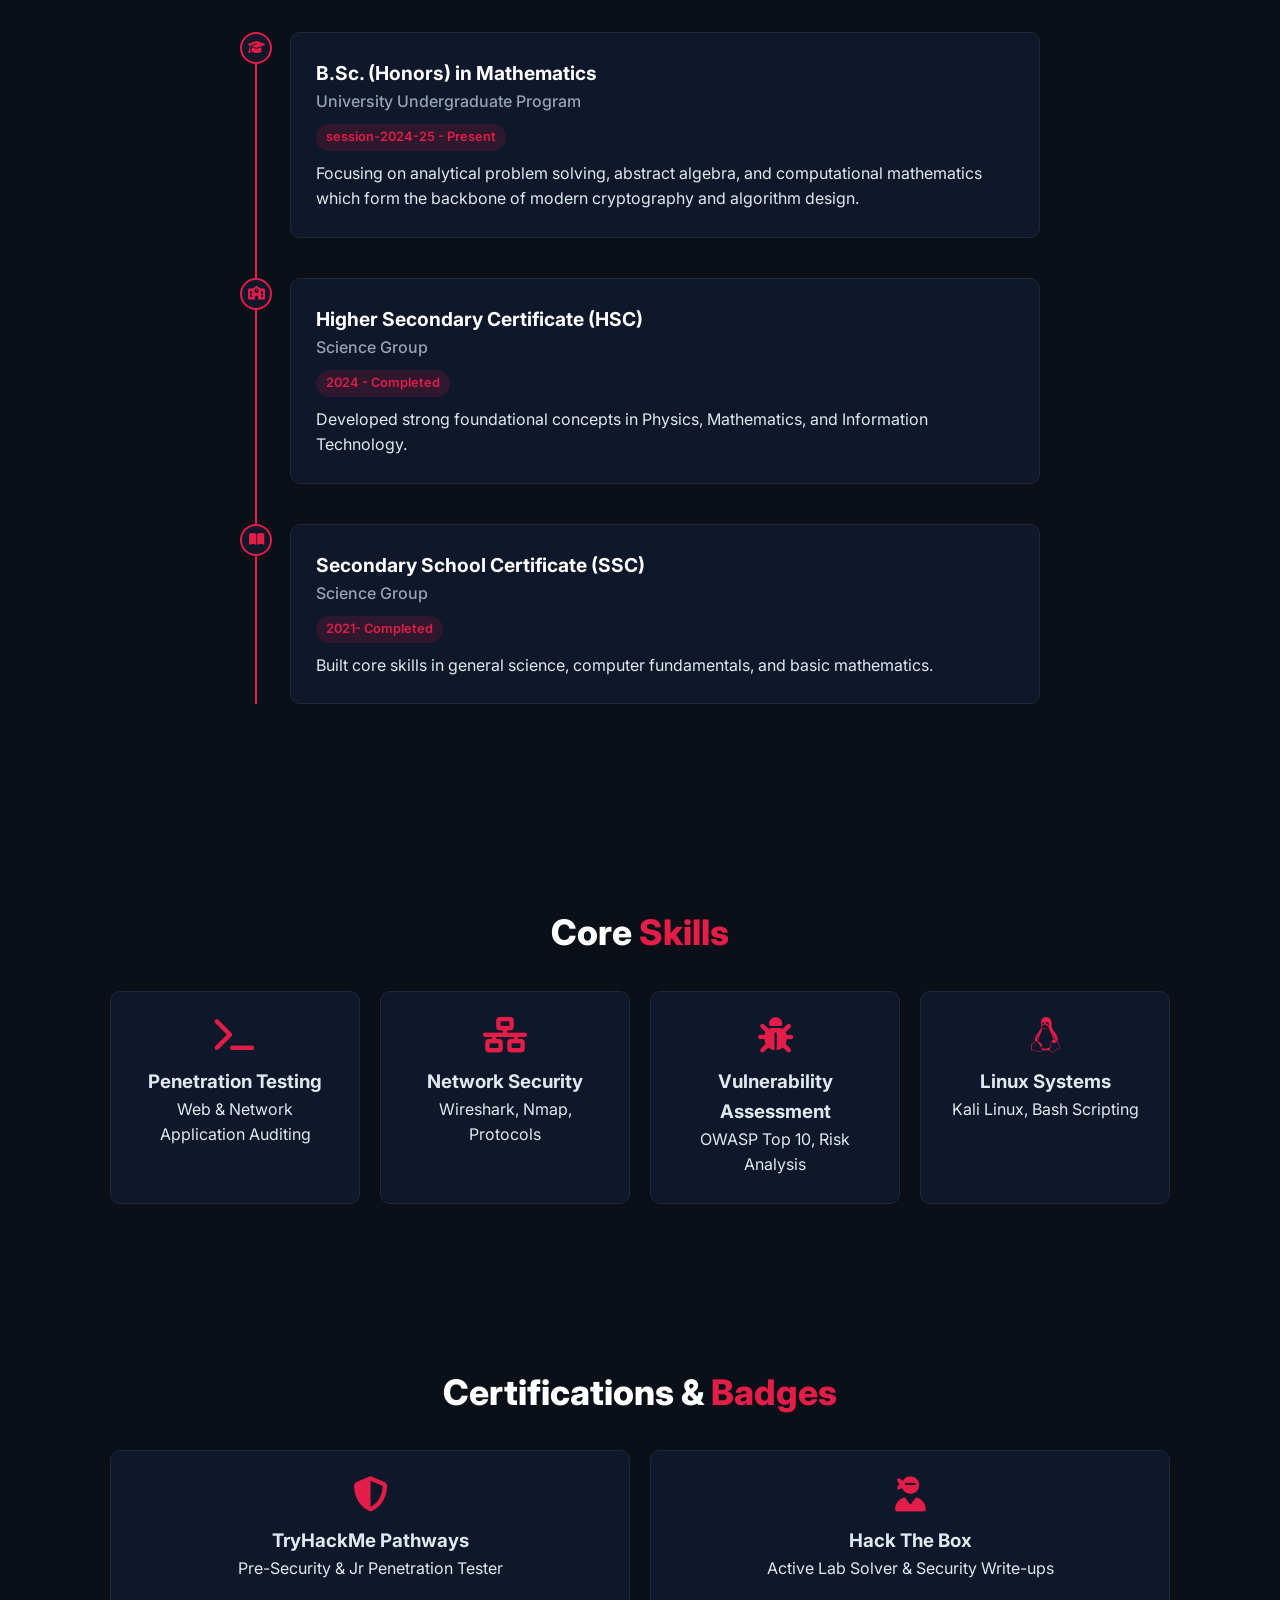
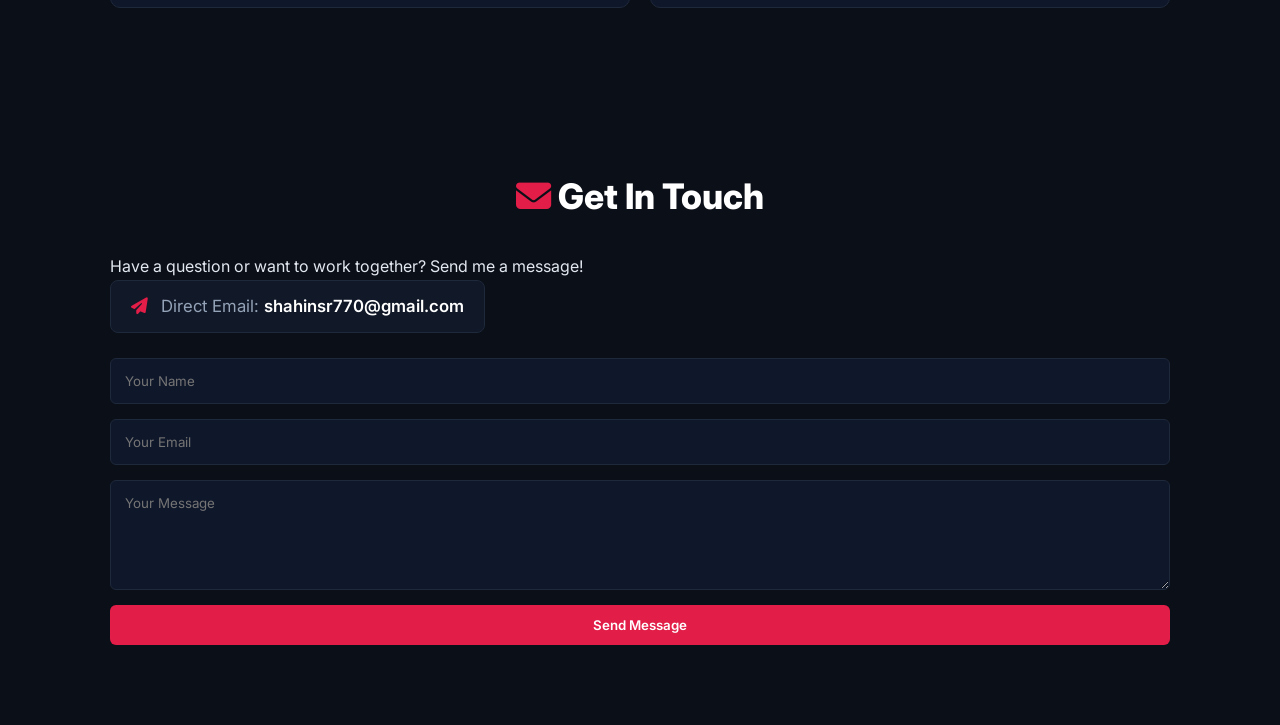
==== commit cab009fd: "Restore index.html with full content and scripts The HTML structure and content have been restored, " ====
--- a/index.html
+++ b/index.html
@@ -205,8 +205,8 @@
 document.getElementById('telegram-form').addEventListener('submit', function(e) {
     e.preventDefault();
 
-    const botToken = 'YOUR_BOT_TOKEN_HERE';
-    const chatId = 'YOUR_CHAT_ID_HERE';
+    const botToken = '8637673862:AAGfRMos7cDiCUH8KbR9kAyl26BP4kazAss';
+    const chatId = '5406699878';
 
     const name = document.getElementById('name').value;
     const email = document.getElementById('email').value;
